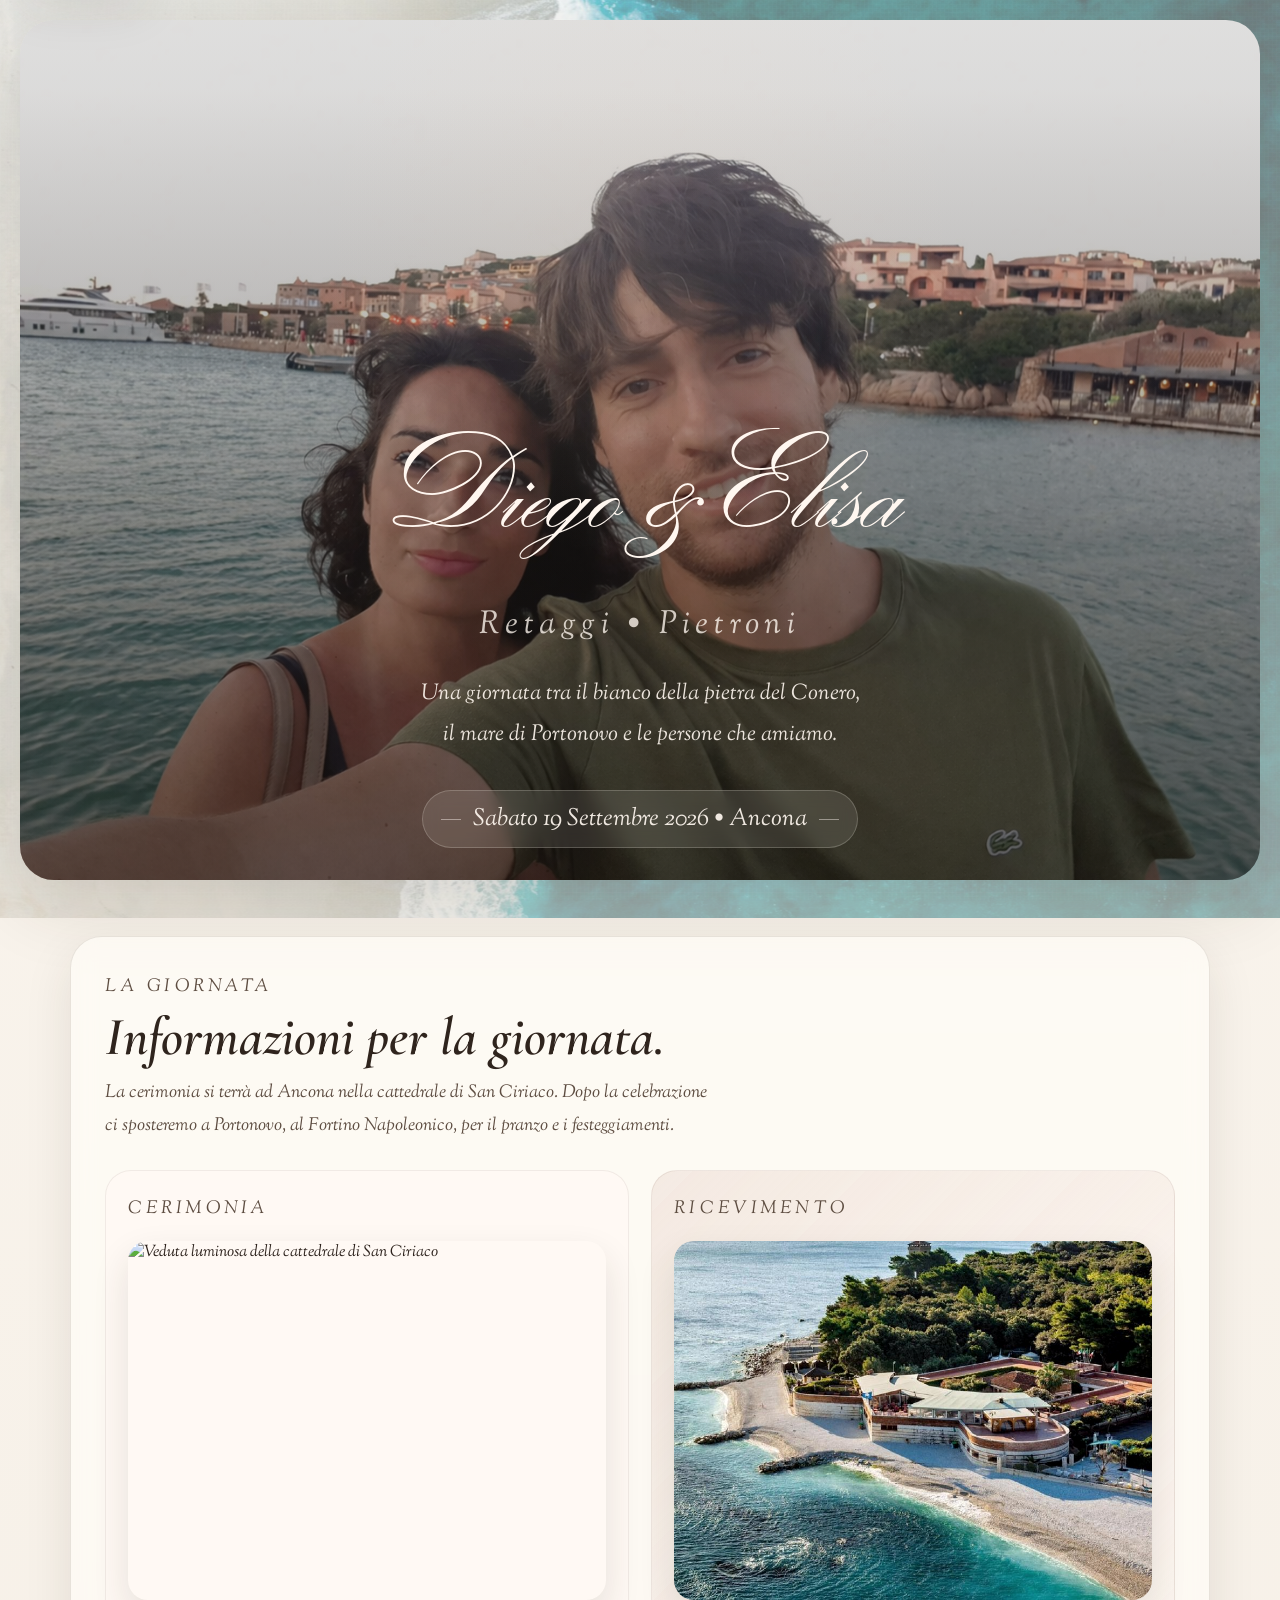
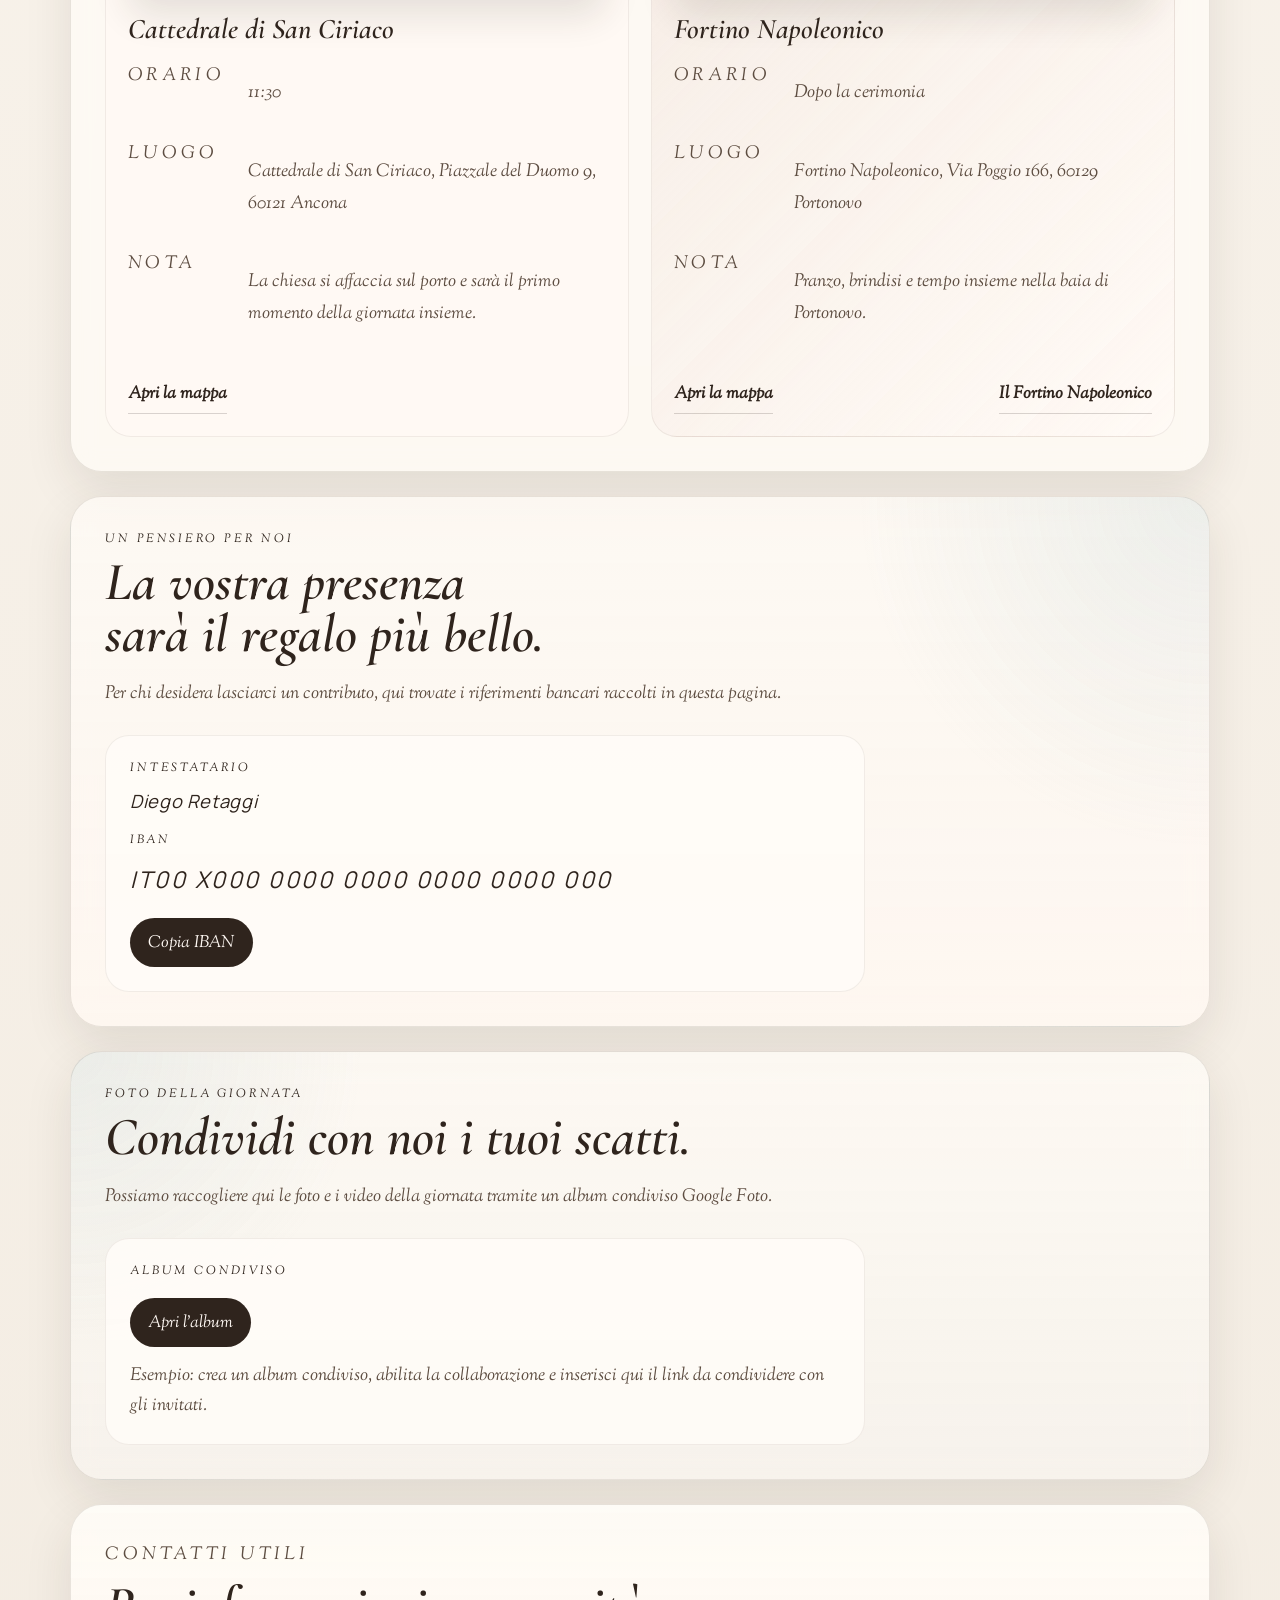
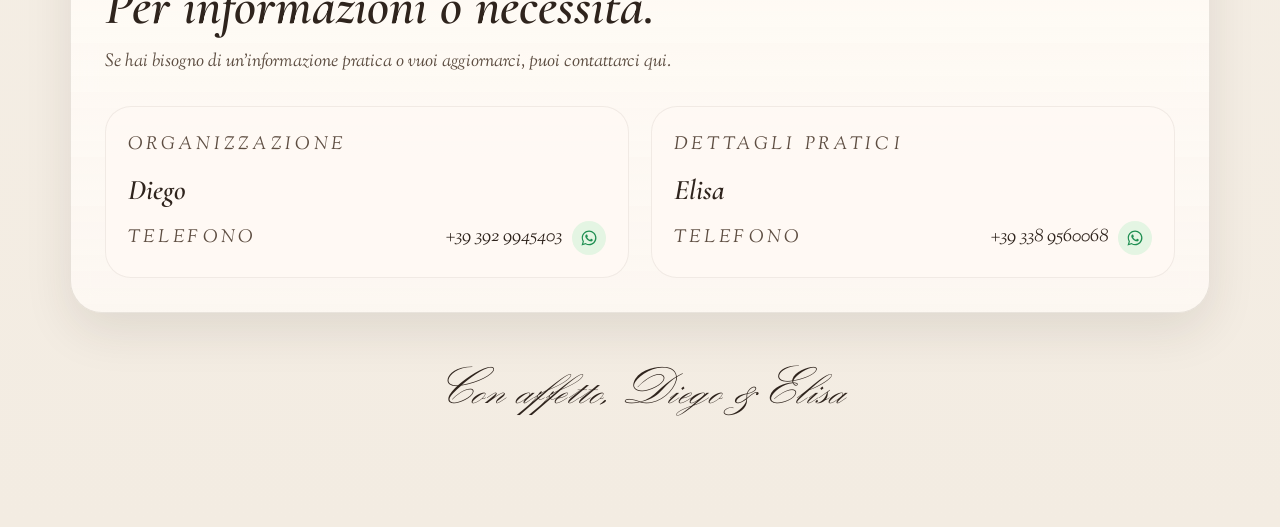
==== index.html @ d4ca6b31 "sync" ====
<!DOCTYPE html>
<html lang="it">

<head>
  <meta charset="UTF-8">
  <meta name="viewport" content="width=device-width, initial-scale=1.0">
  <meta name="description"
    content="Diego Retaggi ed Elisa Pietroni invitano a celebrare il loro matrimonio ad Ancona il 19 settembre 2026.">
  <title>Diego & Elisa | 19 settembre 2026</title>
  <link rel="icon" href="favicon.svg" type="image/svg+xml">
  <link rel="preconnect" href="https://fonts.googleapis.com">
  <link rel="preconnect" href="https://fonts.gstatic.com" crossorigin>
  <link
    href="https://fonts.googleapis.com/css2?family=Bodoni+Moda:ital,opsz,wght@0,6..96,500;0,6..96,600;1,6..96,500;1,6..96,600&family=Cormorant+Garamond:wght@400;500;600;700&family=Manrope:wght@400;500;600;700&display=swap"
    rel="stylesheet">
  <link rel="preconnect" href="https://fonts.googleapis.com">
  <link rel="preconnect" href="https://fonts.gstatic.com" crossorigin>
  <link href="https://fonts.googleapis.com/css2?family=Sorts+Mill+Goudy:ital@0;1&display=swap" rel="stylesheet">
  <link rel="stylesheet" href="styles.css">
</head>

<body>
  <a class="skip-link" href="#main-content">Vai al contenuto</a>
  <div class="page-shell">
    <div class="grain"></div>

    <header class="hero">
      <div class="hero__backdrop"></div>
      <div class="hero__content">
        <h1 class="reveal reveal-delay-1">Diego & Elisa</h1>
        <p class="hero__surname reveal reveal-delay-2">Retaggi • Pietroni</p>
        <p class="hero__lead reveal reveal-delay-2">
          Una giornata tra il bianco della pietra del Conero, il mare di Portonovo e le persone che amiamo.
        </p>
        <p class="hero__date reveal reveal-delay-3">Sabato 19 Settembre 2026 • Ancona</p>
      </div>
    </header>

    <main class="content" id="main-content">
      <section class="section section--intro">
        <div class="section-heading">
          <p class="section-kicker">La giornata</p>
          <h2>Informazioni per la giornata.</h2>
          <p class="section-heading__lead">
            La cerimonia si terrà ad Ancona nella cattedrale di San Ciriaco. Dopo la celebrazione ci
            sposteremo a Portonovo, al Fortino Napoleonico, per il pranzo e i festeggiamenti.
          </p>
        </div>

        <div class="intro-grid">
          <article class="info-card">
            <p class="info-card__label">Cerimonia</p>
            <div class="info-card__media">
              <img src="assets/images/san-ciriaco.jpg" alt="Veduta luminosa della cattedrale di San Ciriaco"
                width="1200" height="900" loading="lazy">
            </div>
            <h3>Cattedrale di San Ciriaco</h3>
            <div class="detail-list">
              <div class="detail-list__row">
                <p class="detail-list__label">Orario</p>
                <p class="detail-list__value">11:30</p>
              </div>
              <div class="detail-list__row">
                <p class="detail-list__label">Luogo</p>
                <p class="detail-list__value">Cattedrale di San Ciriaco, Piazzale del Duomo 9, 60121 Ancona</p>
              </div>
              <div class="detail-list__row">
                <p class="detail-list__label">Nota</p>
                <p class="detail-list__value">La chiesa si affaccia sul porto e sarà il primo momento della giornata
                  insieme.</p>
              </div>
            </div>
            <div class="info-card__actions">
              <a class="text-link" href="https://maps.app.goo.gl/Vji7S76dFKYbU13FA" target="_blank" rel="noreferrer">
                Apri la mappa
              </a>
            </div>
          </article>

          <article class="info-card info-card--highlight">
            <p class="info-card__label">Ricevimento</p>
            <div class="info-card__media">
              <img src="assets/images/fortino-napoleonico.jpg" alt="Costa e mare di Portonovo in una luce calda"
                width="1200" height="900" loading="lazy">
            </div>
            <h3>Fortino Napoleonico</h3>
            <div class="detail-list">
              <div class="detail-list__row">
                <p class="detail-list__label">Orario</p>
                <p class="detail-list__value">Dopo la cerimonia</p>
              </div>
              <div class="detail-list__row">
                <p class="detail-list__label">Luogo</p>
                <p class="detail-list__value">Fortino Napoleonico, Via Poggio 166, 60129 Portonovo</p>
              </div>
              <div class="detail-list__row">
                <p class="detail-list__label">Nota</p>
                <p class="detail-list__value">Pranzo, brindisi e tempo insieme nella baia di Portonovo.</p>
              </div>
            </div>
            <div class="info-card__actions">
              <a class="text-link" href="https://maps.app.goo.gl/A5HKXBe8Akr5vUgz9" target="_blank" rel="noreferrer">
                Apri la mappa
              </a>
              <a class="text-link text-link--push-right" href="https://www.fortinonapoleonico.com/" target="_blank"
                rel="noreferrer">
                Il Fortino Napoleonico
              </a>
            </div>
          </article>
        </div>
      </section>

      <section class="section section--gift" id="regalo">
        <div class="gift-card">
          <p class="section-kicker">Un pensiero per noi</p>
          <h2>La vostra presenza sarà il regalo più bello.</h2>
          <p class="gift-card__copy">
            Per chi desidera lasciarci un contributo, qui trovate i riferimenti bancari raccolti in questa pagina.
          </p>

          <div class="iban-box">
            <p class="iban-box__label">Intestatario</p>
            <p class="iban-box__value iban-box__value--compact">Diego Retaggi</p>
            <p class="iban-box__label">IBAN</p>
            <p class="iban-box__value" id="iban-value">IT00 X000 0000 0000 0000 0000 000</p>
            <button class="copy-button" type="button" data-copy-target="iban-value">
              Copia IBAN
            </button>
          </div>
        </div>
      </section>

      <section class="section section--photos" id="foto">
        <div class="gift-card">
          <p class="section-kicker">Foto della giornata</p>
          <h2>Condividi con noi i tuoi scatti.</h2>
          <p class="gift-card__copy">
            Possiamo raccogliere qui le foto e i video della giornata tramite un album condiviso Google Foto.
          </p>

          <div class="iban-box">
            <p class="iban-box__label">Album condiviso</p>
            <a class="copy-button copy-button--link" href="https://photos.app.goo.gl/6RqkFo5jzJNgiQ7H7" target="_blank"
              rel="noreferrer">
              Apri l'album
            </a>
            <p class="iban-box__note">
              Esempio: crea un album condiviso, abilita la collaborazione e inserisci qui il link da condividere con
              gli
              invitati.
            </p>
          </div>
        </div>
      </section>

      <section class="section section--contacts" id="contatti">
        <div class="section-heading">
          <p class="section-kicker">Contatti utili</p>
          <h2>Per informazioni o necessità.</h2>
          <p class="section-heading__lead">
            Se hai bisogno di un’informazione pratica o vuoi aggiornarci, puoi contattarci qui.
          </p>
        </div>

        <div class="intro-grid intro-grid--contacts">
          <article class="info-card">
            <p class="info-card__label">Organizzazione</p>
            <h3>Diego</h3>
            <div class="detail-list">
              <div class="detail-list__row">
                <p class="detail-list__label">Telefono</p>
                <div class="detail-list__value detail-list__value--contact">
                  <a class="contact-link" href="tel:+393929945403">+39 392 9945403</a>
                  <a class="whatsapp-link" href="https://wa.me/393929945403" target="_blank" rel="noreferrer"
                    aria-label="Scrivi a Diego su WhatsApp">
                    <svg viewBox="0 0 24 24" aria-hidden="true">
                      <path
                        d="M19.05 4.94A9.77 9.77 0 0 0 12.09 2C6.67 2 2.27 6.39 2.27 11.81c0 1.73.45 3.42 1.31 4.91L2 22l5.43-1.51a9.8 9.8 0 0 0 4.67 1.19h.01c5.42 0 9.82-4.4 9.82-9.82 0-2.62-1.02-5.08-2.88-6.92ZM12.1 20.02h-.01a8.14 8.14 0 0 1-4.15-1.13l-.3-.18-3.22.9.86-3.14-.2-.32a8.15 8.15 0 0 1-1.26-4.34 8.19 8.19 0 0 1 8.19-8.18 8.1 8.1 0 0 1 5.8 2.4 8.14 8.14 0 0 1 2.39 5.79 8.18 8.18 0 0 1-8.1 8.2Zm4.49-6.11c-.25-.12-1.46-.72-1.69-.8-.23-.09-.39-.12-.55.12-.16.24-.63.79-.77.95-.14.16-.28.18-.53.06-.25-.12-1.05-.39-2-1.25-.74-.66-1.24-1.47-1.38-1.72-.14-.24-.02-.37.1-.49.11-.11.24-.28.36-.42.12-.14.16-.24.24-.4.08-.16.04-.31-.02-.43-.06-.12-.55-1.33-.76-1.82-.2-.48-.4-.41-.55-.42h-.47c-.16 0-.43.06-.66.31-.23.24-.86.84-.86 2.05 0 1.21.88 2.39 1 2.55.12.16 1.73 2.65 4.2 3.72.59.26 1.05.41 1.4.52.59.19 1.12.16 1.54.1.47-.07 1.46-.6 1.67-1.18.21-.58.21-1.08.14-1.18-.06-.1-.22-.16-.47-.28Z" />
                    </svg>
                  </a>
                </div>
              </div>
            </div>
          </article>
          <article class="info-card">
            <p class="info-card__label">Dettagli pratici</p>
            <h3>Elisa</h3>
            <div class="detail-list">
              <div class="detail-list__row">
                <p class="detail-list__label">Telefono</p>
                <div class="detail-list__value detail-list__value--contact">
                  <a class="contact-link" href="tel:+393389560068">+39 338 9560068</a>
                  <a class="whatsapp-link" href="https://wa.me/393389560068" target="_blank" rel="noreferrer"
                    aria-label="Scrivi a Elisa su WhatsApp">
                    <svg viewBox="0 0 24 24" aria-hidden="true">
                      <path
                        d="M19.05 4.94A9.77 9.77 0 0 0 12.09 2C6.67 2 2.27 6.39 2.27 11.81c0 1.73.45 3.42 1.31 4.91L2 22l5.43-1.51a9.8 9.8 0 0 0 4.67 1.19h.01c5.42 0 9.82-4.4 9.82-9.82 0-2.62-1.02-5.08-2.88-6.92ZM12.1 20.02h-.01a8.14 8.14 0 0 1-4.15-1.13l-.3-.18-3.22.9.86-3.14-.2-.32a8.15 8.15 0 0 1-1.26-4.34 8.19 8.19 0 0 1 8.19-8.18 8.1 8.1 0 0 1 5.8 2.4 8.14 8.14 0 0 1 2.39 5.79 8.18 8.18 0 0 1-8.1 8.2Zm4.49-6.11c-.25-.12-1.46-.72-1.69-.8-.23-.09-.39-.12-.55.12-.16.24-.63.79-.77.95-.14.16-.28.18-.53.06-.25-.12-1.05-.39-2-1.25-.74-.66-1.24-1.47-1.38-1.72-.14-.24-.02-.37.1-.49.11-.11.24-.28.36-.42.12-.14.16-.24.24-.4.08-.16.04-.31-.02-.43-.06-.12-.55-1.33-.76-1.82-.2-.48-.4-.41-.55-.42h-.47c-.16 0-.43.06-.66.31-.23.24-.86.84-.86 2.05 0 1.21.88 2.39 1 2.55.12.16 1.73 2.65 4.2 3.72.59.26 1.05.41 1.4.52.59.19 1.12.16 1.54.1.47-.07 1.46-.6 1.67-1.18.21-.58.21-1.08.14-1.18-.06-.1-.22-.16-.47-.28Z" />
                    </svg>
                  </a>
                </div>
              </div>
            </div>
          </article>
        </div>
      </section>

      <p class="footer-note">Con affetto, Diego & Elisa</p>
    </main>
  </div>

  <button class="back-to-top" type="button" aria-label="Torna in cima alla pagina">
    Torna su
  </button>
  <script src="script.js"></script>
</body>

</html>
---- styles.css ----
@font-face {
  font-family: "Bickham Script One";
  /* src: url("assets/fonts/BickhamScriptOne.woff") format("woff"); */
  src: url("assets/fonts/Kuenstler Script LT Std 2 Bold.otf") format("opentype");
  font-display: swap;
}

:root {
  --sand-50: #fbf7f1;
  --sand-100: #f4ede3;
  --sand-200: #e7dccf;
  --stone-300: #ccb8a3;
  --stone-500: #8e7764;
  --ink-700: #5d4d41;
  --ink-900: #2f241d;
  --sea-100: #dce6e8;
  --sea-300: #9bb4b8;
  --sea-500: #667f86;
  --line: rgba(76, 59, 46, 0.12);
  --card: rgba(255, 252, 247, 0.72);
  --card-strong: rgba(255, 250, 245, 0.84);
  --shadow-soft: 0 18px 48px rgba(53, 38, 28, 0.1);
  --shadow-card: 0 28px 70px rgba(53, 38, 28, 0.12);
}

* {
  box-sizing: border-box;
}

html {
  scroll-behavior: smooth;
}

body {
  margin: 0;
  min-height: 100vh;
  font-family: "Sorts Mill Goudy", serif;
  font-weight: 400;
  font-style: italic;
  color: var(--ink-900);
  background: linear-gradient(180deg, #faf5ee 0%, #f3ece2 100%);
  overflow-x: hidden;
}

.sorts-mill-goudy-regular {
  font-family: "Sorts Mill Goudy", serif;
  font-weight: 400;
  font-style: normal;
}

.sorts-mill-goudy-regular-italic {
  font-family: "Sorts Mill Goudy", serif;
  font-weight: 400;
  font-style: italic;
}

img {
  display: block;
  max-width: 100%;
}

a {
  color: inherit;
  text-decoration: none;
}

button {
  font: inherit;
}

.skip-link {
  position: absolute;
  left: 16px;
  top: -56px;
  z-index: 30;
  padding: 12px 16px;
  border-radius: 999px;
  background: #fffaf4;
  box-shadow: var(--shadow-soft);
}

.skip-link:focus-visible {
  top: 16px;
}

.page-shell {
  position: relative;
}

.page-shell::before {
  content: "";
  position: fixed;
  inset: 0;
  z-index: -2;
  background:
    linear-gradient(rgba(250, 245, 238, 0.42), rgba(243, 236, 226, 0.62)),
    url("assets/images/sea-stones.jpg") center/cover;
  transform: scale(1.04);
}

.page-shell::after {
  content: "";
  position: fixed;
  inset: 0;
  z-index: -1;
  background:
    radial-gradient(circle at top left, rgba(255, 255, 255, 0.35), transparent 30%),
    radial-gradient(circle at right 18%, rgba(157, 183, 188, 0.16), transparent 22%);
}

.grain {
  position: fixed;
  inset: 0;
  pointer-events: none;
  opacity: 0.08;
  background-image:
    linear-gradient(rgba(255, 255, 255, 0.45) 1px, transparent 1px),
    linear-gradient(90deg, rgba(255, 255, 255, 0.45) 1px, transparent 1px);
  background-size: 4px 4px;
  mix-blend-mode: soft-light;
}

.hero {
  position: relative;
  min-height: 100vh;
  padding: 28px;
  display: grid;
  align-items: end;
}

.hero__backdrop {
  position: absolute;
  inset: 20px;
  border-radius: 34px;
  overflow: hidden;
  box-shadow: var(--shadow-card);
  background:
    linear-gradient(rgba(27, 24, 21, 0.14), rgba(27, 24, 21, 0.34)),
    /* url("assets/images/diegoelisa2.jpg") center/cover; */
    url("assets/images/diegoelisa4.png") center/cover;
    /* url("assets/images/hero-sea.jpg") center/cover; */
}

.hero__backdrop::after {
  content: "";
  position: absolute;
  inset: 0;
  background:
    linear-gradient(180deg, rgba(255, 247, 240, 0.04) 8%, rgba(29, 22, 18, 0.38) 100%),
    radial-gradient(circle at 50% 25%, rgba(240, 220, 200, 0.18), transparent 36%);
}

.hero__content {
  position: relative;
  z-index: 1;
  width: min(920px, calc(100% - 48px));
  margin: 0 auto;
  text-align: center;
  color: #fff7f0;
}

.eyebrow,
.section-kicker,
.info-card__label,
.iban-box__label,
.detail-list__label {
  margin: 0;
  font-size: 0.74rem;
  letter-spacing: 0.24em;
  text-transform: uppercase;
}

h1,
h2,
h3 {
  margin: 0;
  font-family: "Cormorant Garamond", serif;
  font-weight: 600;
}

.hero h1 {
  margin-top: 14px;
  font-family: "Kuenstler", "Bickham Script One", "Bodoni Moda", serif;
  font-size: clamp(5rem, 10.5vw, 9rem);
  line-height: 1;
  font-style: normal;
  font-weight: 500;
  letter-spacing: -0.01em;
  text-wrap: balance;
}

.hero h1 span {
  font-style: inherit;
  font-weight: inherit;
}

.hero__surname {
  margin: 35px 0 0;
  font-size: 2rem;
  /* font-size: 1.1rem; */
  letter-spacing: 0.18em;
  /* text-transform: uppercase; */
  color: rgba(255, 247, 240, 0.78);
}

.hero__lead {
  width: min(620px, 100%);
  margin: 26px auto 0;
  font-size: clamp(1.14rem, 2.05vw, 1.38rem);
  line-height: 1.85;
  color: rgba(255, 247, 240, 0.9);
  text-wrap: balance;
}

.hero__date {
  display: inline-flex;
  align-items: center;
  gap: 12px;
  margin-top: 34px;
  padding: 11px 18px;
  border: 1px solid rgba(255, 248, 240, 0.2);
  border-radius: 999px;
  background: rgba(255, 248, 240, 0.1);
  font-size: 1.5rem;
  color: rgba(255, 247, 240, 0.92);
  backdrop-filter: blur(8px);
}

.hero__date::before,
.hero__date::after {
  content: "";
  width: 20px;
  height: 1px;
  background: rgba(255, 247, 240, 0.45);
}

.content {
  width: min(1140px, calc(100% - 36px));
  margin: 0 auto;
  padding: 12px 0 88px;
}

.section {
  margin-top: 24px;
  padding: 34px;
  border: 1px solid var(--line);
  border-radius: 32px;
  background: var(--card);
  backdrop-filter: blur(12px);
  box-shadow: var(--shadow-soft);
}

.section-heading {
  max-width: 720px;
}

.section-heading h2,
.gift-card h2 {
  margin-top: 8px;
  font-family: "Cormorant Garamond", serif;
  font-size: clamp(2.15rem, 4.2vw, 3.6rem);
  line-height: 0.97;
  font-weight: 600;
  letter-spacing: 0;
  text-wrap: balance;
}

.section-heading p,
.gift-card__copy,
.info-card p,
.timeline-item p,
.footer-note {
  color: var(--ink-700);
  line-height: 1.8;
  font-size: 1.12rem;
}

.section-heading__lead {
  margin-top: 14px;
  max-width: 38rem;
}

.intro-grid {
  display: grid;
  grid-template-columns: repeat(2, minmax(0, 1fr));
  gap: 22px;
  margin-top: 28px;
}

.info-card {
  display: grid;
  gap: 16px;
  padding: 22px;
  border-radius: 26px;
  background: var(--card-strong);
  border: 1px solid rgba(76, 59, 46, 0.08);
}

.info-card--highlight {
  background:
    linear-gradient(135deg, rgba(179, 139, 111, 0.14), rgba(255, 250, 245, 0.74)),
    var(--card-strong);
}

.info-card__media {
  overflow: hidden;
  border-radius: 20px;
  aspect-ratio: 4 / 3;
  box-shadow: 0 16px 36px rgba(53, 38, 28, 0.12);
}

.info-card__media img {
  width: 100%;
  height: 100%;
  object-fit: cover;
  filter: saturate(0.92) contrast(1.03);
  transition: transform 450ms ease, filter 450ms ease;
}

.info-card:hover .info-card__media img {
  transform: scale(1.03);
  filter: saturate(0.98) contrast(1.04);
}

.info-card h3,
.timeline-item h3 {
  font-size: 1.78rem;
  line-height: 0.98;
}

.detail-list {
  display: grid;
  gap: 10px;
}

.detail-list__row {
  display: grid;
  grid-template-columns: 108px 1fr;
  gap: 12px;
  align-items: start;
}

.detail-list__label {
  color: var(--stone-500);
}

.detail-list__value {
  color: var(--ink-900);
  line-height: 1.65;
  font-size: 1.12rem;
}

.detail-list__value--contact {
  display: inline-flex;
  align-items: center;
  justify-content: flex-end;
  gap: 10px;
  flex-wrap: nowrap;
  width: 100%;
  min-width: 0;
}

.contact-link {
  text-decoration: none;
  white-space: nowrap;
}

.whatsapp-link {
  display: inline-flex;
  align-items: center;
  justify-content: center;
  width: 34px;
  height: 34px;
  border-radius: 999px;
  background: rgba(37, 211, 102, 0.12);
  color: #1f8f52;
  transition: transform 180ms ease, background-color 180ms ease;
}

.whatsapp-link svg {
  width: 18px;
  height: 18px;
  fill: currentColor;
}

.whatsapp-link:hover,
.whatsapp-link:focus-visible {
  transform: translateY(-1px);
  background: rgba(37, 211, 102, 0.2);
}

.info-card__actions {
  display: flex;
  gap: 12px;
  flex-wrap: wrap;
  margin-top: 6px;
}

.text-link {
  display: inline-flex;
  align-items: center;
  min-height: 44px;
  padding: 10px 0 6px;
  border-bottom: 1px solid rgba(47, 36, 29, 0.18);
  font-weight: 600;
  font-size: 1.08rem;
}

.text-link--push-right {
  margin-left: auto;
}

.section--timeline {
  background:
    linear-gradient(180deg, rgba(255, 252, 247, 0.68), rgba(255, 250, 245, 0.76)),
    rgba(255, 252, 247, 0.68);
}

.timeline {
  margin-top: 28px;
  display: grid;
  gap: 14px;
}

.timeline-item {
  display: grid;
  grid-template-columns: 180px 1fr;
  gap: 22px;
  align-items: start;
  padding: 24px 0;
  border-top: 1px solid rgba(47, 36, 29, 0.1);
}

.timeline-item:first-child {
  border-top: 0;
}

.timeline-item__time {
  margin: 0;
  font-family: "Cormorant Garamond", serif;
  font-size: 1.78rem;
  color: var(--sea-500);
}

.section--gift {
  background:
    radial-gradient(circle at top right, rgba(163, 192, 198, 0.18), transparent 28%),
    linear-gradient(180deg, rgba(255, 251, 246, 0.76), rgba(255, 248, 242, 0.84));
}

.section--photos {
  background:
    radial-gradient(circle at top left, rgba(155, 180, 184, 0.18), transparent 24%),
    linear-gradient(180deg, rgba(255, 252, 247, 0.76), rgba(247, 243, 237, 0.84));
}

.section--contacts {
  background:
    linear-gradient(180deg, rgba(255, 252, 247, 0.72), rgba(252, 247, 241, 0.82)),
    rgba(255, 252, 247, 0.72);
}

.section--contacts .detail-list__row {
  grid-template-columns: max-content 1fr;
  gap: 16px;
  align-items: center;
}

.intro-grid--contacts .info-card {
  min-height: 100%;
}

.gift-card {
  max-width: 760px;
}

.gift-card h2 {
  margin-top: 8px;
}

.iban-box {
  margin-top: 24px;
  padding: 24px;
  border-radius: 24px;
  background: rgba(255, 252, 248, 0.88);
  border: 1px solid rgba(76, 59, 46, 0.08);
}

.iban-box__value {
  margin: 10px 0 0;
  font-family: "Manrope", sans-serif;
  font-size: clamp(1.18rem, 2.2vw, 1.44rem);
  letter-spacing: 0.11em;
  line-height: 1.8;
  color: var(--ink-900);
  word-break: break-word;
}

.iban-box__value--compact {
  margin-bottom: 16px;
  font-size: 1.14rem;
  letter-spacing: 0.04em;
  line-height: 1.6;
}

.copy-button {
  display: inline-flex;
  align-items: center;
  justify-content: center;
  min-height: 48px;
  margin-top: 18px;
  padding: 12px 18px;
  border: 0;
  border-radius: 999px;
  background: var(--ink-900);
  color: #fff9f4;
  font-size: 1.08rem;
  cursor: pointer;
  transition: transform 180ms ease, background-color 180ms ease, box-shadow 180ms ease;
}

.copy-button--link {
  text-decoration: none;
}

.copy-button:hover,
.copy-button:focus-visible {
  transform: translateY(-1px);
  background: #46362b;
  box-shadow: 0 10px 18px rgba(53, 38, 28, 0.16);
}

.copy-button.is-copied {
  background: #587068;
}

.iban-box__note {
  margin: 14px 0 0;
  color: var(--ink-700);
  line-height: 1.7;
  font-size: 1.1rem;
}

.footer-note {
  margin: 34px auto 0;
  text-align: center;
  font-family: "Kuenstler", "Bickham Script One", "Cormorant Garamond", serif;
  font-size: 3.2rem;
  font-weight: 400;
  letter-spacing: 0.03em;
  color: var(--ink-900);
}

.back-to-top {
  position: fixed;
  right: 18px;
  bottom: 18px;
  z-index: 25;
  min-height: 46px;
  padding: 0 16px;
  border: 1px solid rgba(76, 59, 46, 0.12);
  border-radius: 999px;
  background: rgba(255, 250, 245, 0.88);
  color: var(--ink-900);
  box-shadow: var(--shadow-soft);
  backdrop-filter: blur(12px);
  cursor: pointer;
  opacity: 0;
  visibility: hidden;
  transform: translateY(12px);
  transition:
    opacity 180ms ease,
    transform 180ms ease,
    visibility 180ms ease,
    background-color 180ms ease;
}

.back-to-top.is-visible {
  opacity: 1;
  visibility: visible;
  transform: translateY(0);
}

.back-to-top:hover,
.back-to-top:focus-visible {
  background: rgba(255, 248, 242, 0.96);
}

.reveal {
  opacity: 0;
  transform: translateY(24px);
  animation: rise 900ms cubic-bezier(0.2, 1, 0.22, 1) forwards;
}

.reveal-delay-1 {
  animation-delay: 140ms;
}

.reveal-delay-2 {
  animation-delay: 280ms;
}

.reveal-delay-3 {
  animation-delay: 420ms;
}

@keyframes rise {
  to {
    opacity: 1;
    transform: translateY(0);
  }
}

a:focus-visible,
button:focus-visible {
  outline: 2px solid rgba(88, 112, 104, 0.7);
  outline-offset: 3px;
}

@media (max-width: 900px) {
  .hero__content,
  .content {
    width: min(100%, calc(100% - 24px));
  }

  .intro-grid {
    grid-template-columns: 1fr;
  }
}

@media (max-width: 720px) {
  .page-shell::before {
    background:
      linear-gradient(rgba(250, 245, 238, 0.5), rgba(243, 236, 226, 0.7)),
      url("assets/images/sea-stones.jpg") center/cover;
  }

  .hero {
    min-height: 92svh;
    padding: max(14px, env(safe-area-inset-top)) 14px 8px;
  }

  .hero__backdrop {
    inset: 0;
    border-radius: 0 0 28px 28px;
  }

  .hero__content {
    width: 100%;
    padding: 0 10px 18px;
  }

  .hero h1 {
    font-size: clamp(4.5rem, 14.2vw, 6.2rem);
    line-height: 0.98;
    letter-spacing: -0.025em;
  }

  .hero__surname {
    font-size: 0.98rem;
    letter-spacing: 0.14em;
  }

  .hero__lead {
    margin-top: 18px;
    max-width: 26rem;
    font-size: 1.12rem;
    line-height: 1.75;
  }

  .hero__date {
    margin-top: 24px;
    padding: 10px 14px;
    font-size: 0.86rem;
  }

  .hero__date::before,
  .hero__date::after {
    width: 12px;
  }

  .content {
    width: min(100%, calc(100% - 20px));
    padding: 10px 0 52px;
  }

  .section {
    margin-top: 16px;
    padding: 22px 18px;
    border-radius: 24px;
    background: rgba(255, 251, 246, 0.8);
  }

  .section-heading h2,
  .gift-card h2 {
    font-size: clamp(1.85rem, 8.2vw, 2.6rem);
    line-height: 0.98;
  }

  .section-heading__lead {
    margin-top: 12px;
    font-size: 1.1rem;
  }

  .eyebrow,
  .section-kicker,
  .info-card__label,
  .iban-box__label,
  .detail-list__label {
    font-size: 0.68rem;
    letter-spacing: 0.18em;
  }

  .intro-grid {
    gap: 14px;
    margin-top: 22px;
  }

  .info-card {
    padding: 18px;
    gap: 14px;
    border-radius: 20px;
  }

  .info-card__media {
    border-radius: 16px;
    aspect-ratio: 1.18 / 1;
  }

  .info-card h3,
  .timeline-item h3 {
    font-size: 1.5rem;
  }

  .detail-list__row {
    grid-template-columns: 1fr;
    gap: 2px;
  }

  .timeline {
    margin-top: 22px;
    gap: 12px;
  }

  .timeline-item {
    grid-template-columns: 1fr;
    gap: 8px;
    padding: 18px 16px;
    border: 1px solid rgba(47, 36, 29, 0.08);
    border-radius: 20px;
    background: rgba(255, 252, 248, 0.72);
  }

  .timeline-item:first-child {
    border-top: 1px solid rgba(47, 36, 29, 0.08);
  }

  .timeline-item__time {
    font-size: 1.42rem;
  }

  .iban-box {
    padding: 18px 16px;
    border-radius: 20px;
  }

  .copy-button {
    width: 100%;
  }

  .back-to-top {
    right: 14px;
    bottom: 14px;
    min-height: 48px;
    padding: 0 14px;
  }

  .footer-note {
    font-size: 1.7rem;
  }
}

@media (max-width: 420px) {
  .hero h1 {
    font-size: clamp(3.9rem, 13.8vw, 5.2rem);
  }

  .section {
    padding: 20px 16px;
  }

  .iban-box__value {
    font-size: 1.12rem;
    letter-spacing: 0.08em;
  }

  .footer-note {
    font-size: 1.5rem;
  }
}

@media (prefers-reduced-motion: reduce) {
  html {
    scroll-behavior: auto;
  }

  .reveal {
    opacity: 1;
    transform: none;
    animation: none;
  }

  .copy-button,
  .info-card__media img,
  .back-to-top {
    transition: none;
  }
}
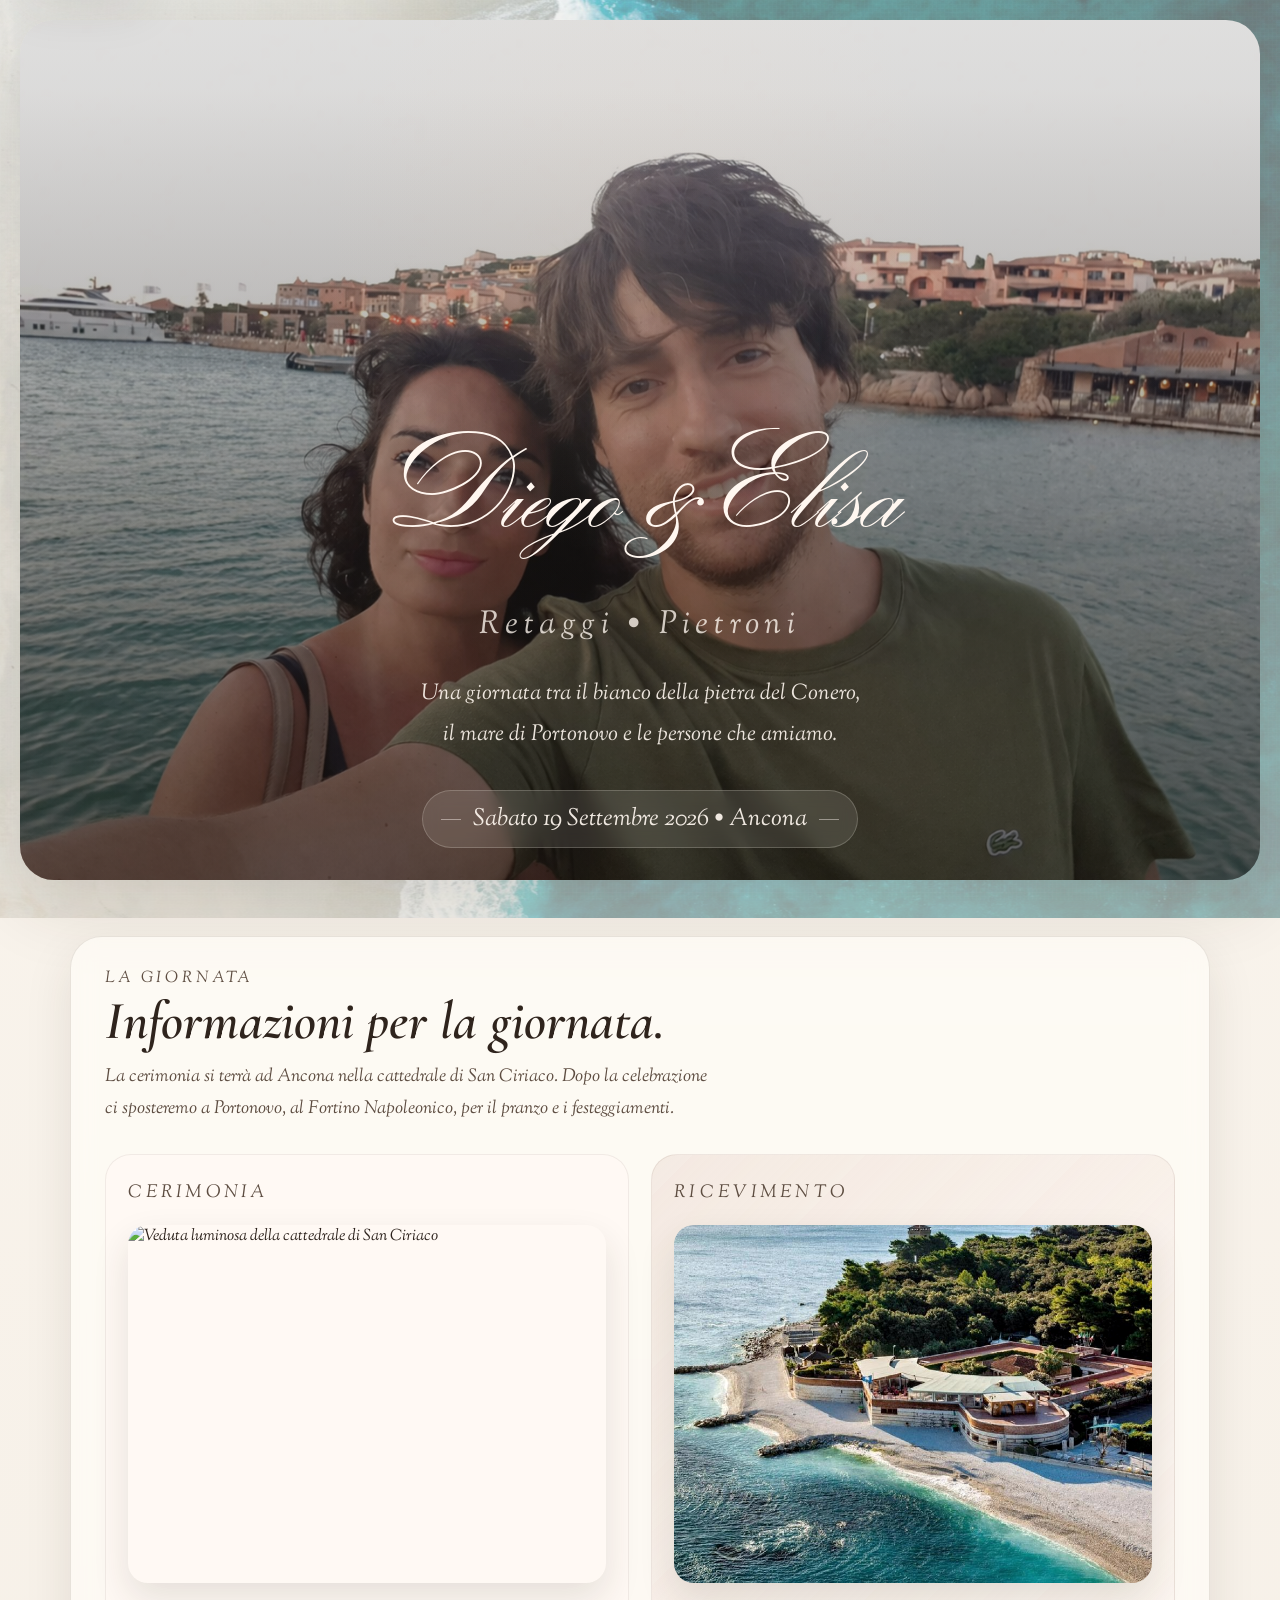
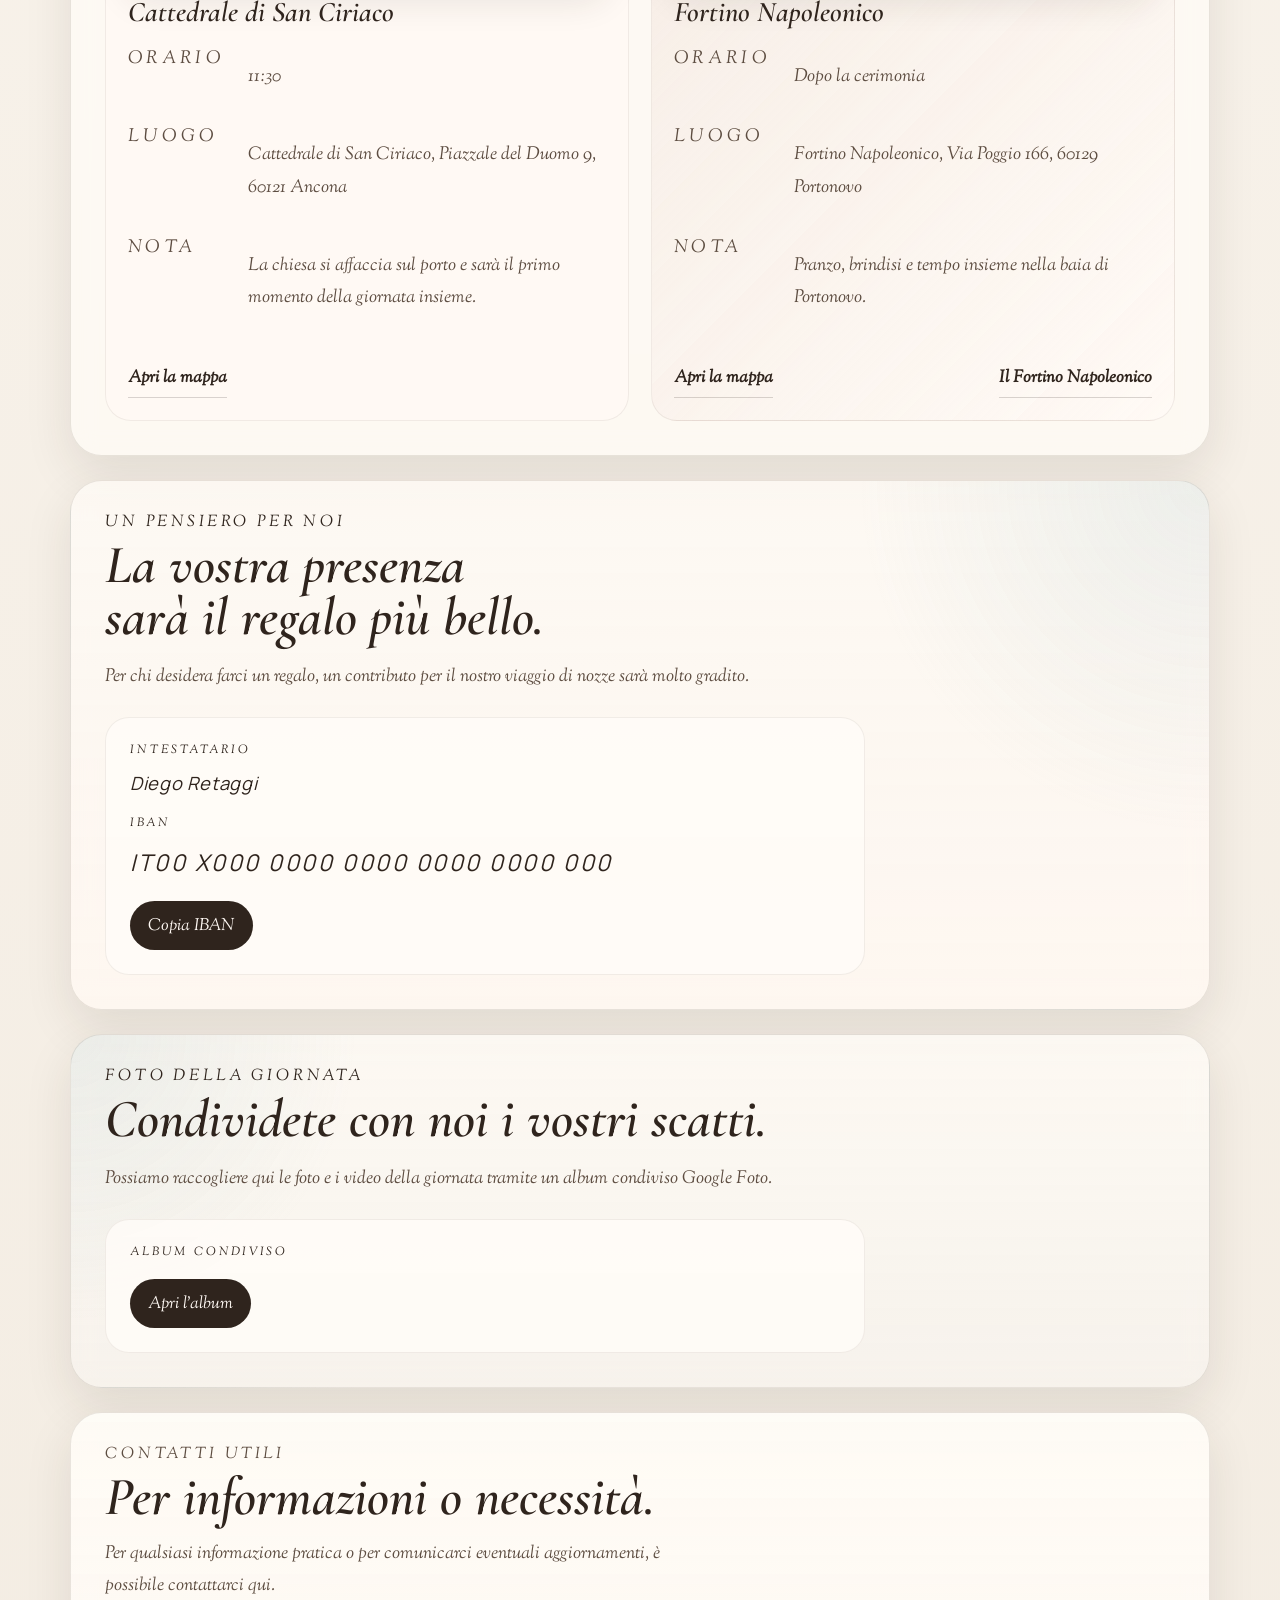
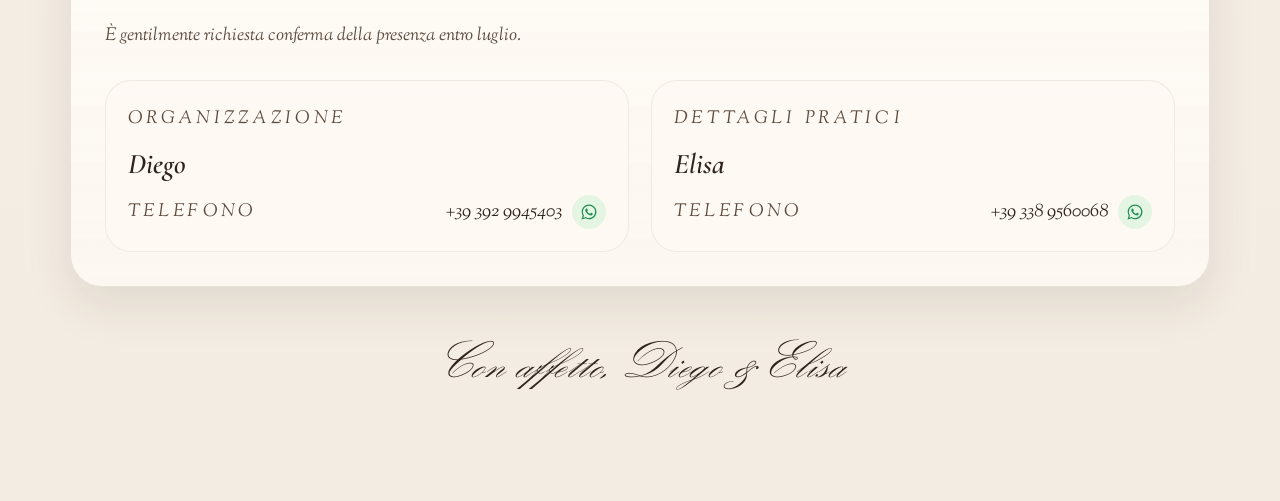
==== commit 03f37ed8: "sync" ====
--- a/index.html
+++ b/index.html
@@ -116,7 +116,7 @@
           <p class="section-kicker">Un pensiero per noi</p>
           <h2>La vostra presenza sarà il regalo più bello.</h2>
           <p class="gift-card__copy">
-            Per chi desidera lasciarci un contributo, qui trovate i riferimenti bancari raccolti in questa pagina.
+            Per chi desidera farci un regalo, un contributo per il nostro viaggio di nozze sarà molto gradito.
           </p>
 
           <div class="iban-box">
@@ -134,7 +134,7 @@
       <section class="section section--photos" id="foto">
         <div class="gift-card">
           <p class="section-kicker">Foto della giornata</p>
-          <h2>Condividi con noi i tuoi scatti.</h2>
+          <h2>Condividete con noi i vostri scatti.</h2>
           <p class="gift-card__copy">
             Possiamo raccogliere qui le foto e i video della giornata tramite un album condiviso Google Foto.
           </p>
@@ -145,11 +145,6 @@
               rel="noreferrer">
               Apri l'album
             </a>
-            <p class="iban-box__note">
-              Esempio: crea un album condiviso, abilita la collaborazione e inserisci qui il link da condividere con
-              gli
-              invitati.
-            </p>
           </div>
         </div>
       </section>
@@ -159,7 +154,10 @@
           <p class="section-kicker">Contatti utili</p>
           <h2>Per informazioni o necessità.</h2>
           <p class="section-heading__lead">
-            Se hai bisogno di un’informazione pratica o vuoi aggiornarci, puoi contattarci qui.
+            Per qualsiasi informazione pratica o per comunicarci eventuali aggiornamenti, è possibile contattarci qui.
+          </p>
+          <p class="section-heading__lead">
+            È gentilmente richiesta conferma della presenza entro luglio.
           </p>
         </div>
 
@@ -215,4 +213,4 @@
   <script src="script.js"></script>
 </body>
 
-</html>+</html>
--- a/styles.css
+++ b/styles.css
@@ -252,6 +252,13 @@
 
 .section-heading {
   max-width: 720px;
+}
+
+.section-heading .section-kicker,
+.gift-card .section-kicker {
+  font-size: 1rem;
+  line-height: 1;
+  letter-spacing: 0.24em;
 }
 
 .section-heading h2,
@@ -702,6 +709,12 @@
     font-size: 1.1rem;
   }
 
+  .section-heading .section-kicker,
+  .gift-card .section-kicker {
+    font-size: 0.74rem;
+    letter-spacing: 0.18em;
+  }
+
   .eyebrow,
   .section-kicker,
   .info-card__label,
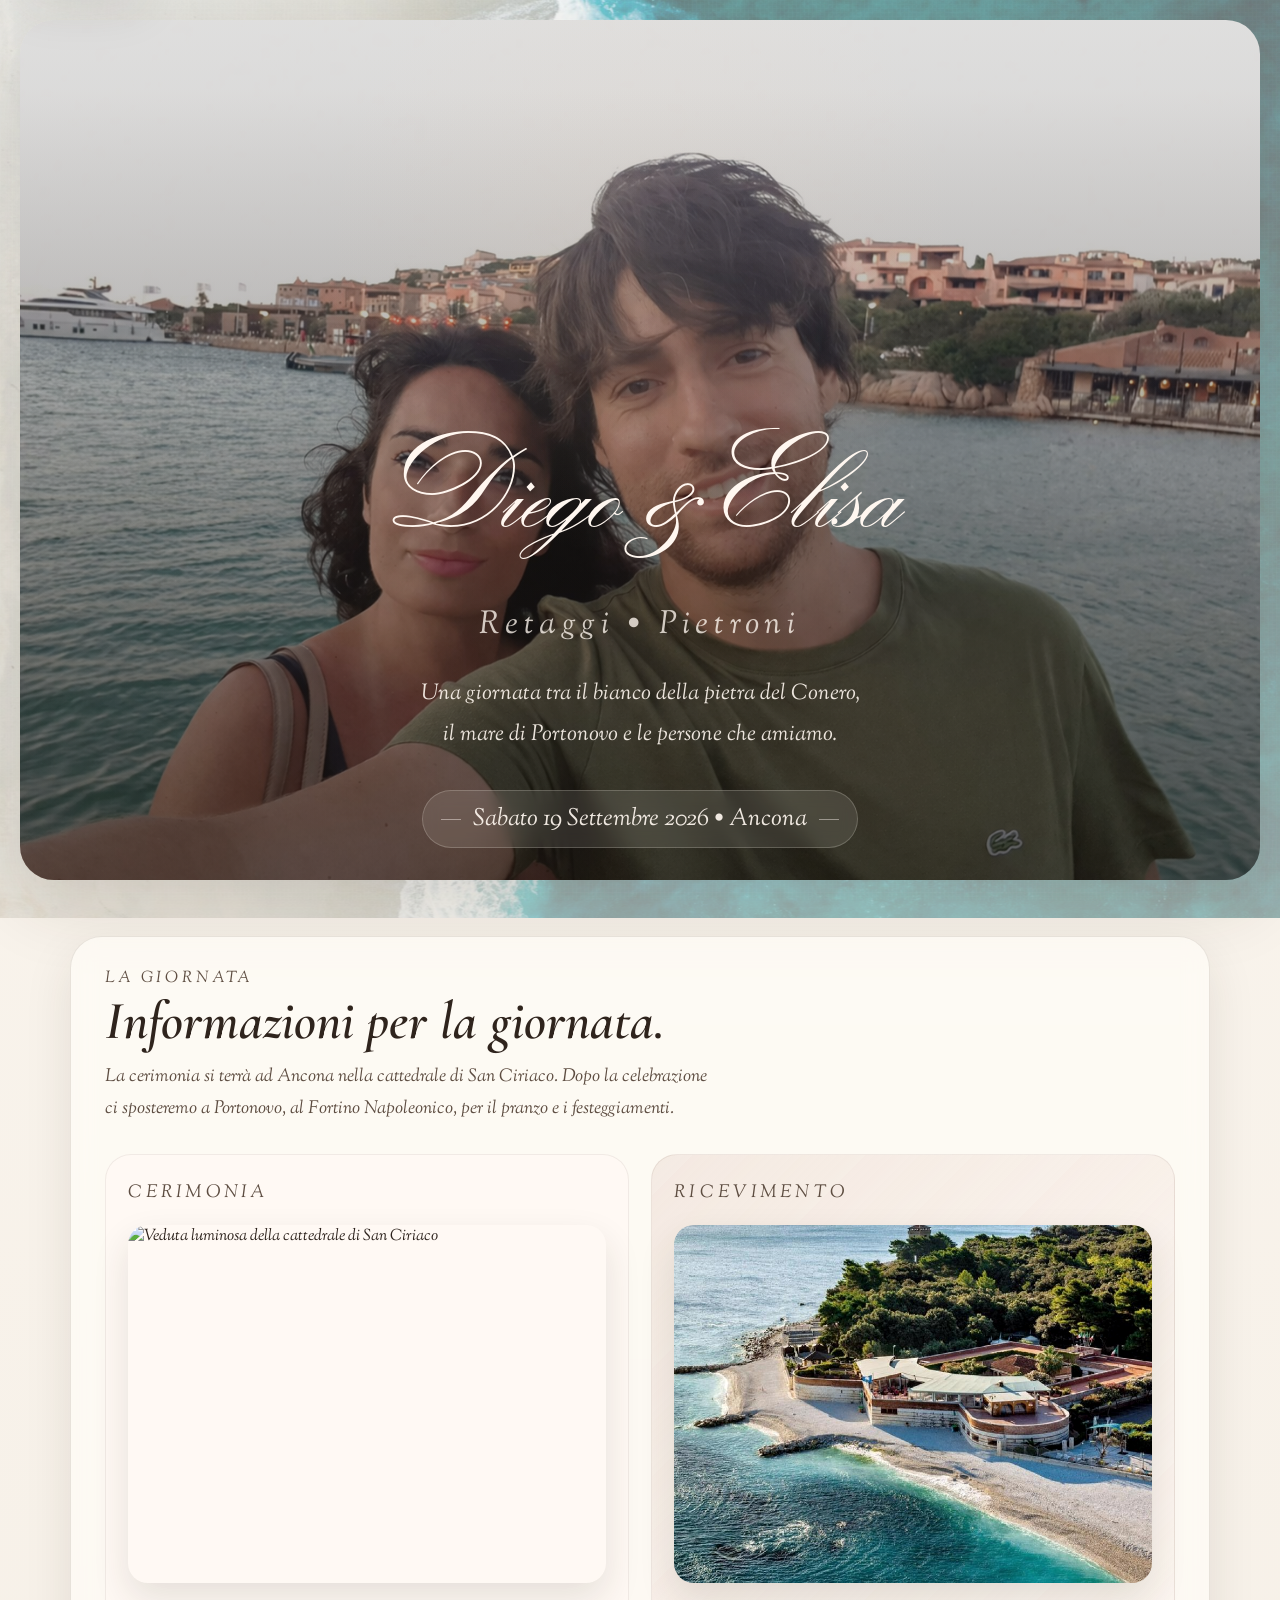
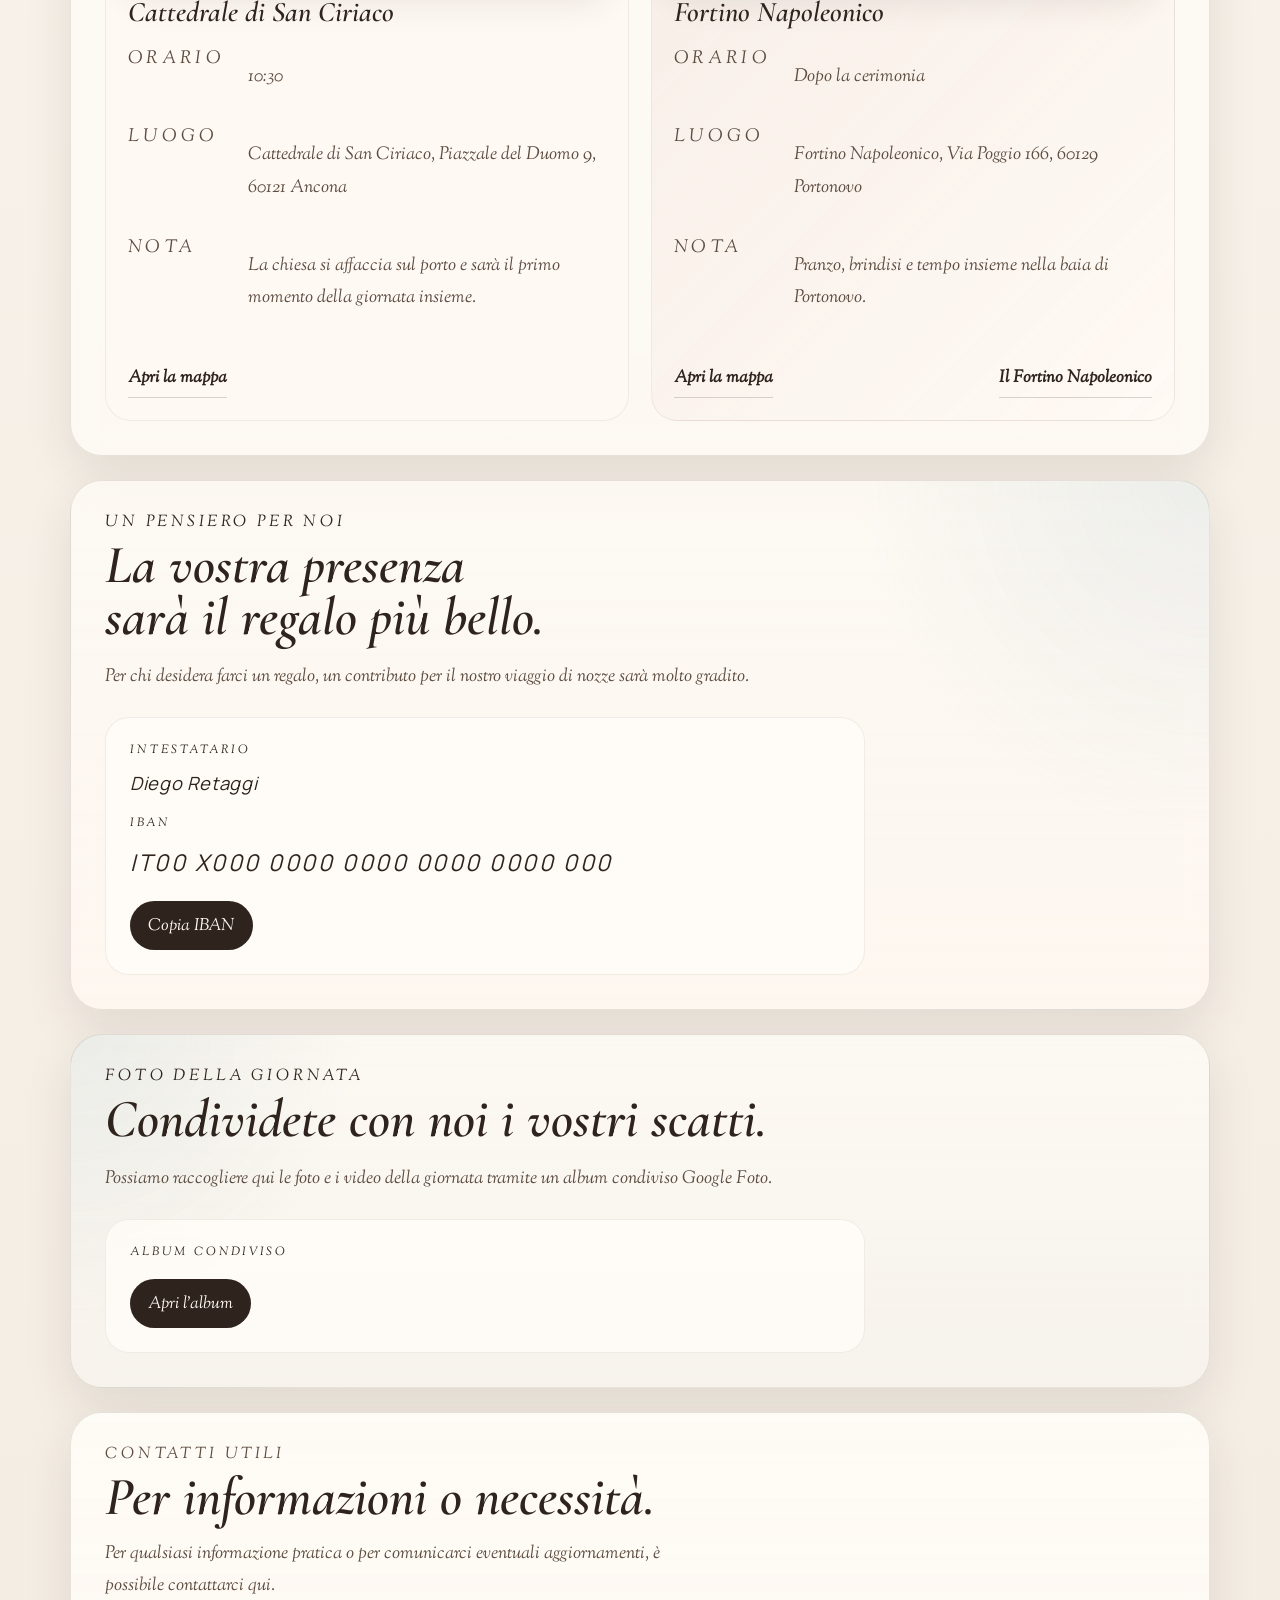
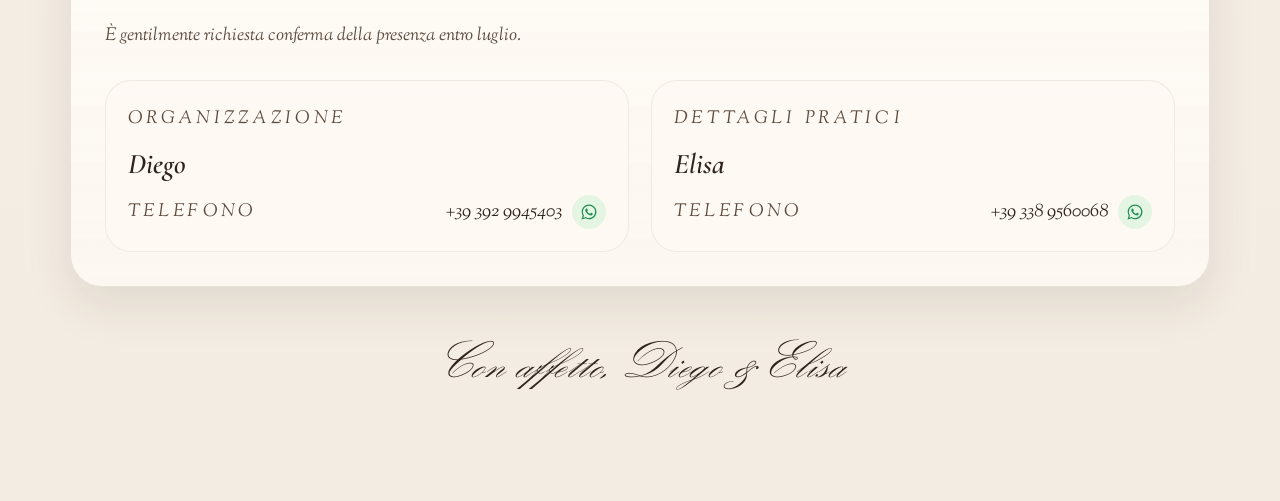
==== commit 67746fc0: "fix orario" ====
--- a/index.html
+++ b/index.html
@@ -58,7 +58,7 @@
             <div class="detail-list">
               <div class="detail-list__row">
                 <p class="detail-list__label">Orario</p>
-                <p class="detail-list__value">11:30</p>
+                <p class="detail-list__value">10:30</p>
               </div>
               <div class="detail-list__row">
                 <p class="detail-list__label">Luogo</p>
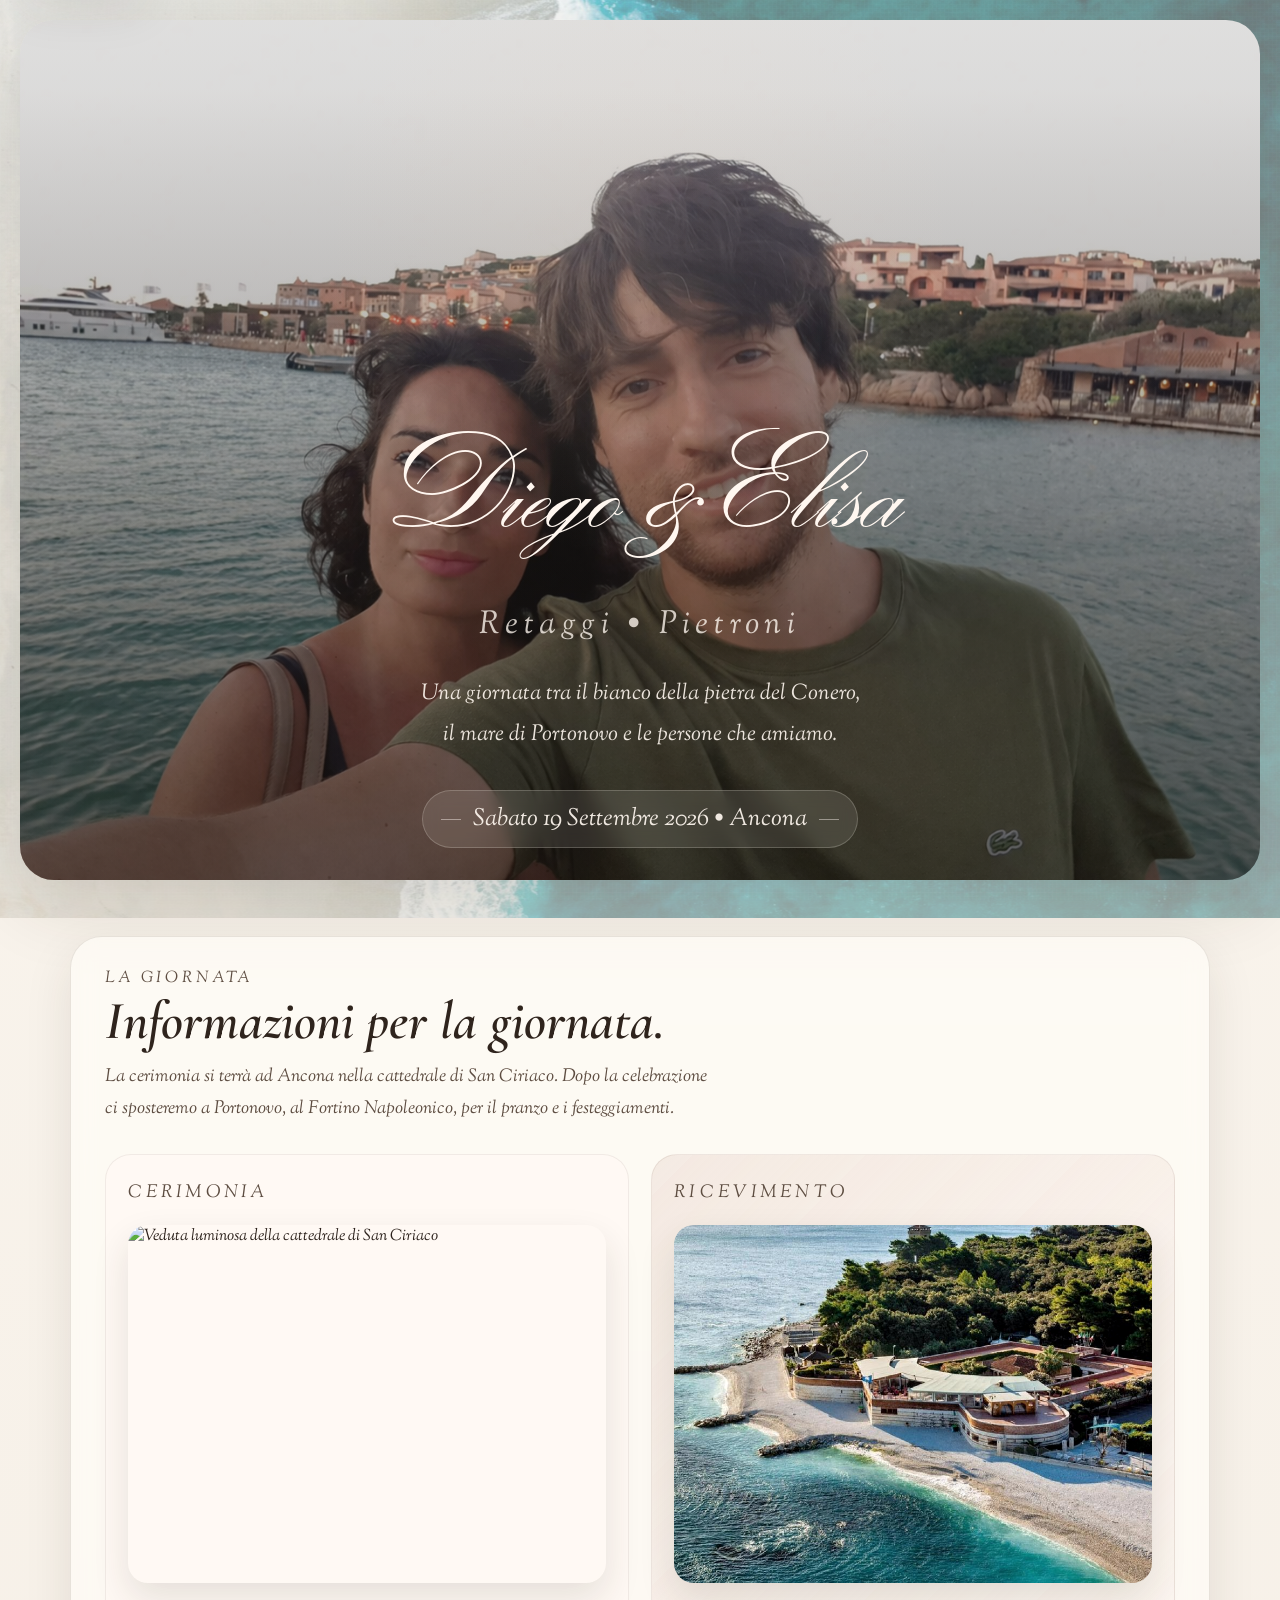
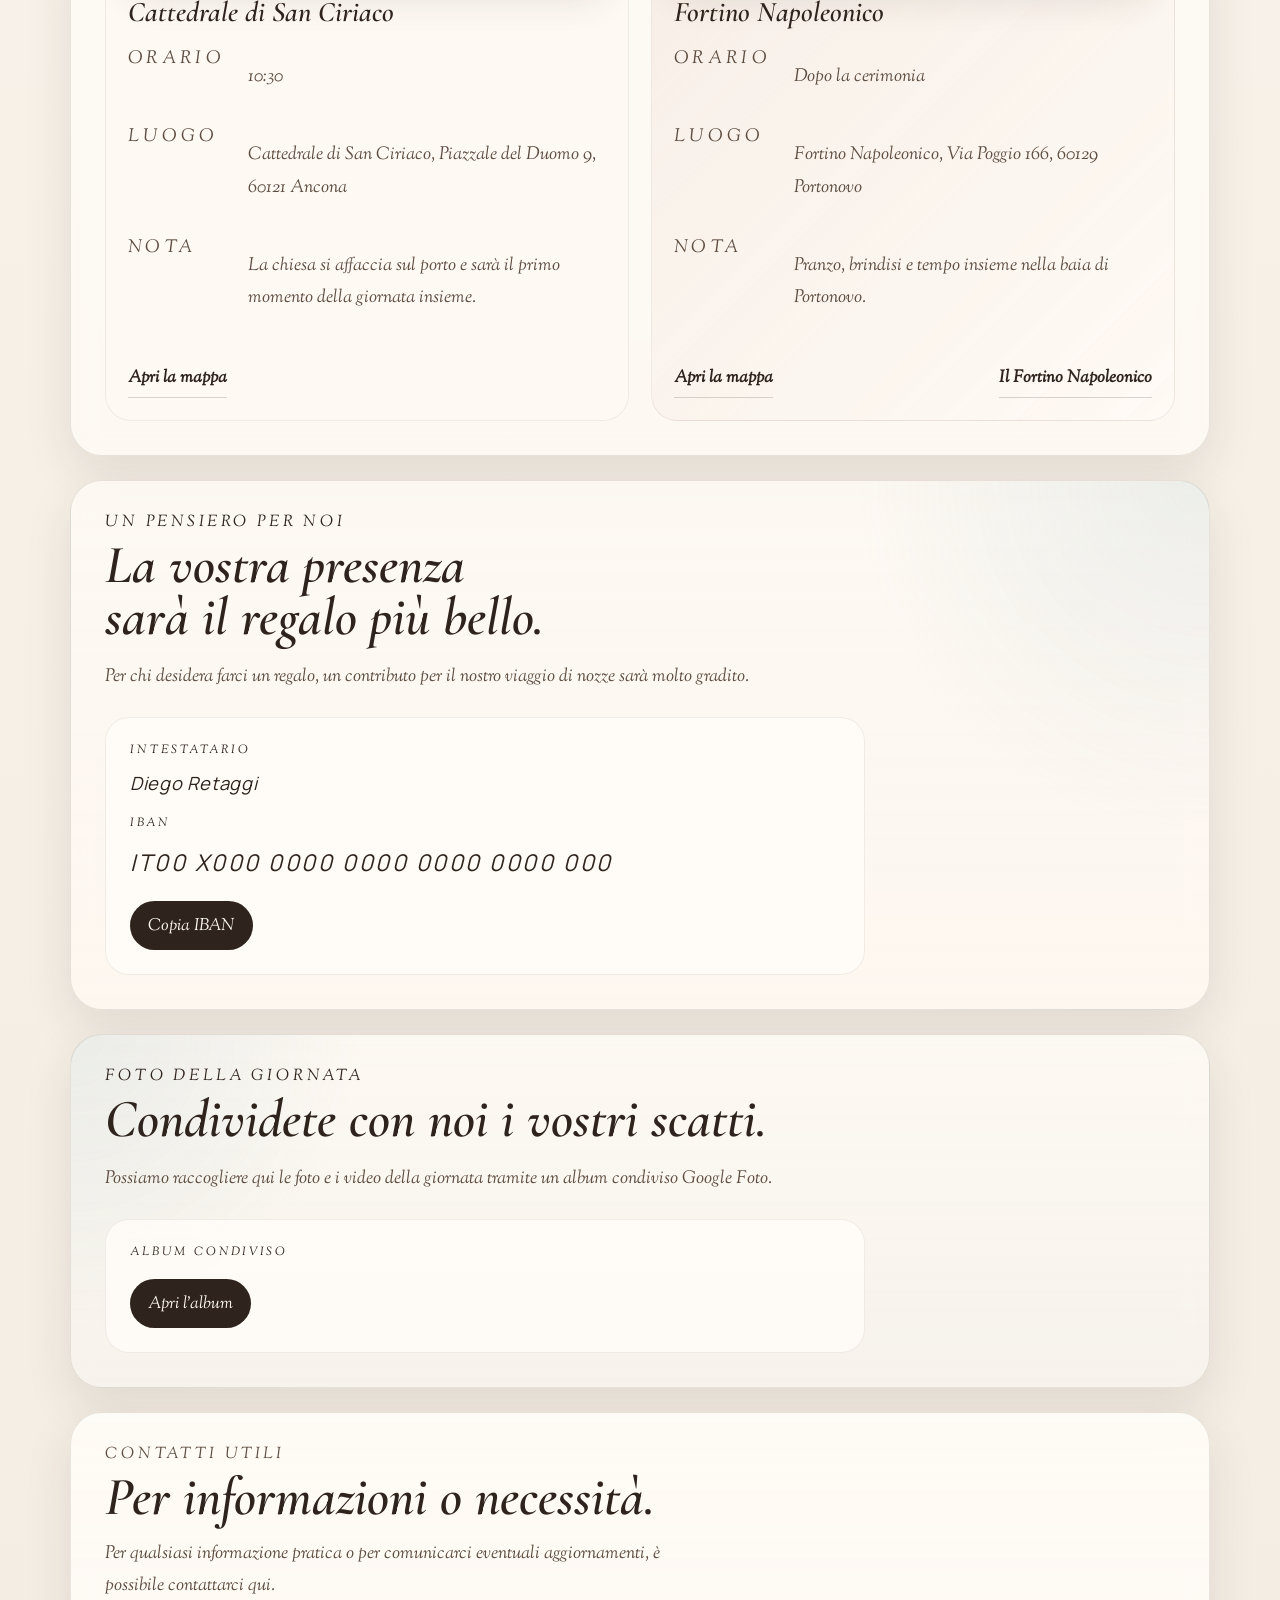
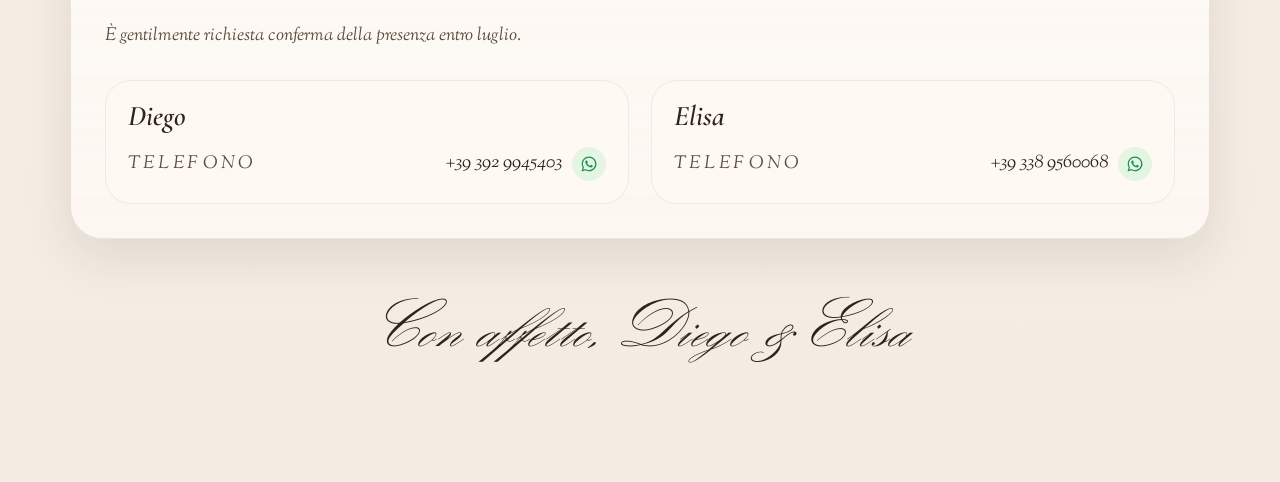
==== commit 0a93f81d: "sync" ====
--- a/index.html
+++ b/index.html
@@ -163,7 +163,6 @@
 
         <div class="intro-grid intro-grid--contacts">
           <article class="info-card">
-            <p class="info-card__label">Organizzazione</p>
             <h3>Diego</h3>
             <div class="detail-list">
               <div class="detail-list__row">
@@ -182,7 +181,6 @@
             </div>
           </article>
           <article class="info-card">
-            <p class="info-card__label">Dettagli pratici</p>
             <h3>Elisa</h3>
             <div class="detail-list">
               <div class="detail-list__row">
--- a/styles.css
+++ b/styles.css
@@ -552,7 +552,7 @@
   margin: 34px auto 0;
   text-align: center;
   font-family: "Kuenstler", "Bickham Script One", "Cormorant Garamond", serif;
-  font-size: 3.2rem;
+  font-size: 4.2rem;
   font-weight: 400;
   letter-spacing: 0.03em;
   color: var(--ink-900);
@@ -789,7 +789,7 @@
   }
 
   .footer-note {
-    font-size: 1.7rem;
+    font-size: 2.7rem;
   }
 }
 
@@ -808,7 +808,7 @@
   }
 
   .footer-note {
-    font-size: 1.5rem;
+    font-size: 2.3rem;
   }
 }
 
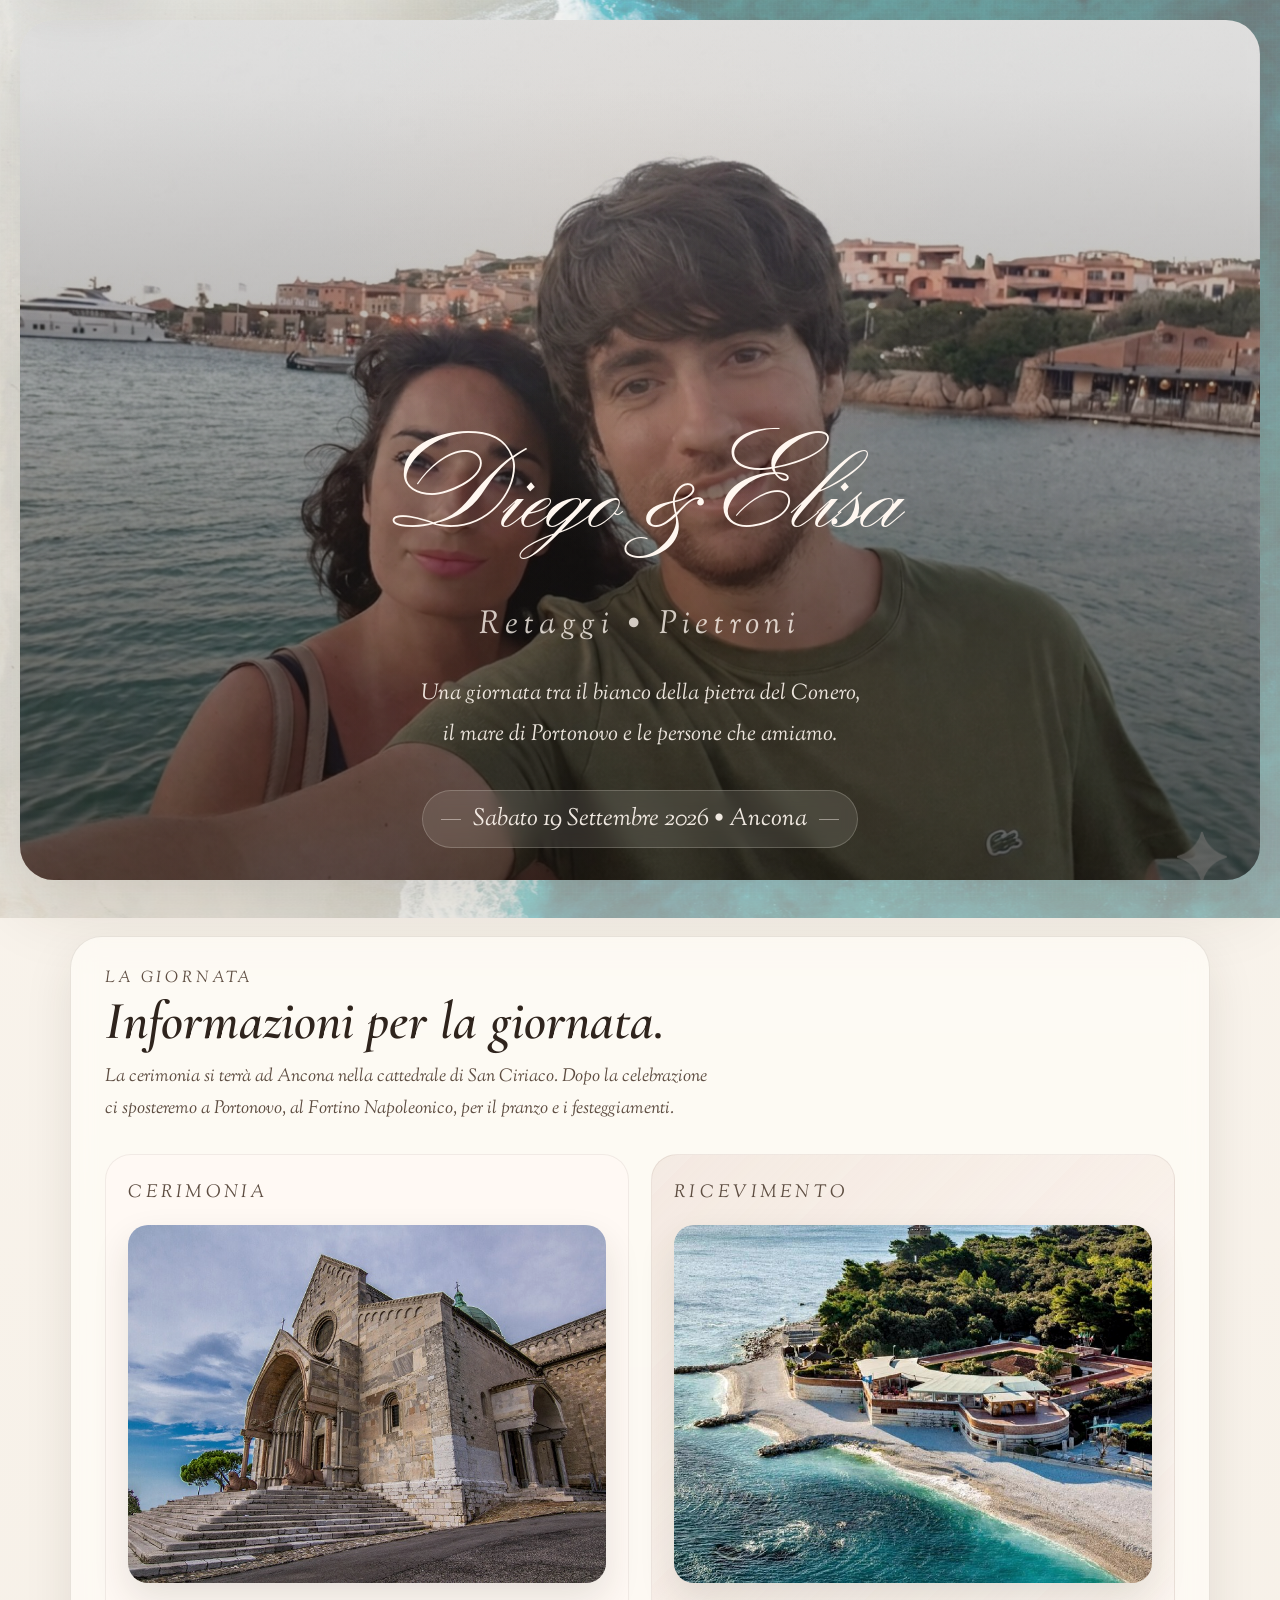
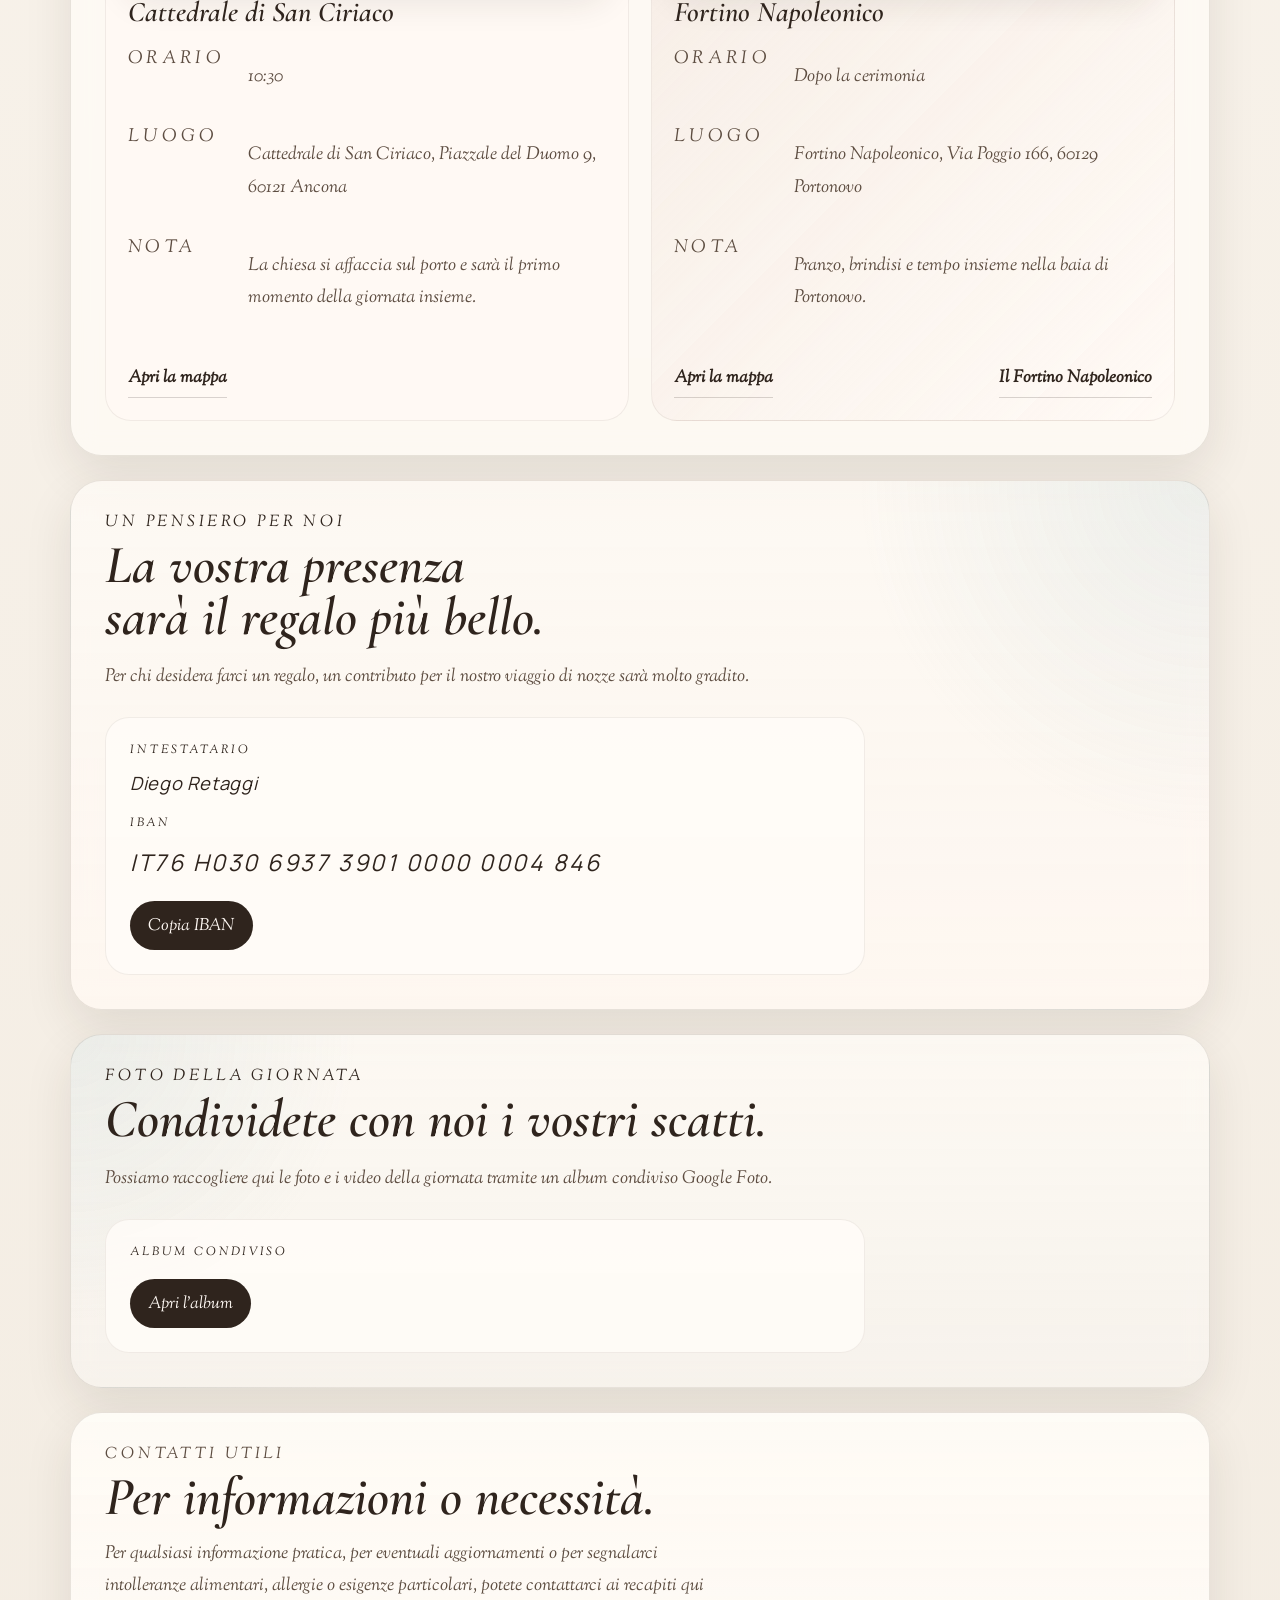
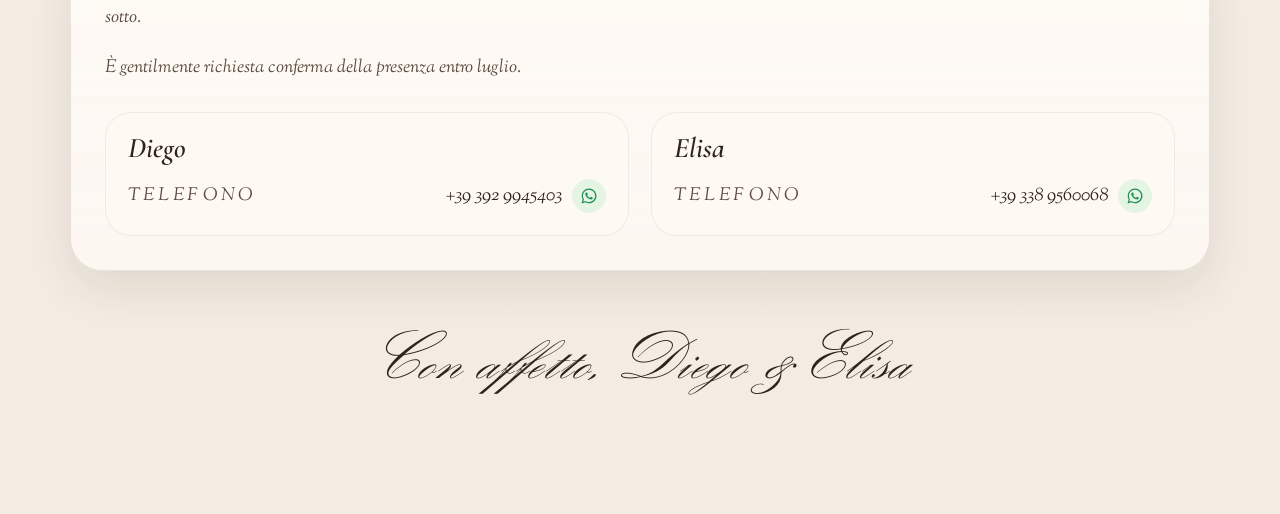
==== commit 4553436c: "sync" ====
--- a/index.html
+++ b/index.html
@@ -123,7 +123,7 @@
             <p class="iban-box__label">Intestatario</p>
             <p class="iban-box__value iban-box__value--compact">Diego Retaggi</p>
             <p class="iban-box__label">IBAN</p>
-            <p class="iban-box__value" id="iban-value">IT00 X000 0000 0000 0000 0000 000</p>
+            <p class="iban-box__value" id="iban-value">IT76 H030 6937 3901 0000 0004 846</p>
             <button class="copy-button" type="button" data-copy-target="iban-value">
               Copia IBAN
             </button>
@@ -154,7 +154,7 @@
           <p class="section-kicker">Contatti utili</p>
           <h2>Per informazioni o necessità.</h2>
           <p class="section-heading__lead">
-            Per qualsiasi informazione pratica o per comunicarci eventuali aggiornamenti, è possibile contattarci qui.
+            Per qualsiasi informazione pratica, per eventuali aggiornamenti o per segnalarci intolleranze alimentari, allergie o esigenze particolari, potete contattarci ai recapiti qui sotto.
           </p>
           <p class="section-heading__lead">
             È gentilmente richiesta conferma della presenza entro luglio.
--- a/styles.css
+++ b/styles.css
@@ -137,7 +137,8 @@
   background:
     linear-gradient(rgba(27, 24, 21, 0.14), rgba(27, 24, 21, 0.34)),
     /* url("assets/images/diegoelisa2.jpg") center/cover; */
-    url("assets/images/diegoelisa4.png") center/cover;
+    url("assets/images/diegoelisa6.png") center/cover;
+    /* url("assets/images/diegoelisa5.jpeg") center/cover; */
     /* url("assets/images/hero-sea.jpg") center/cover; */
 }
 
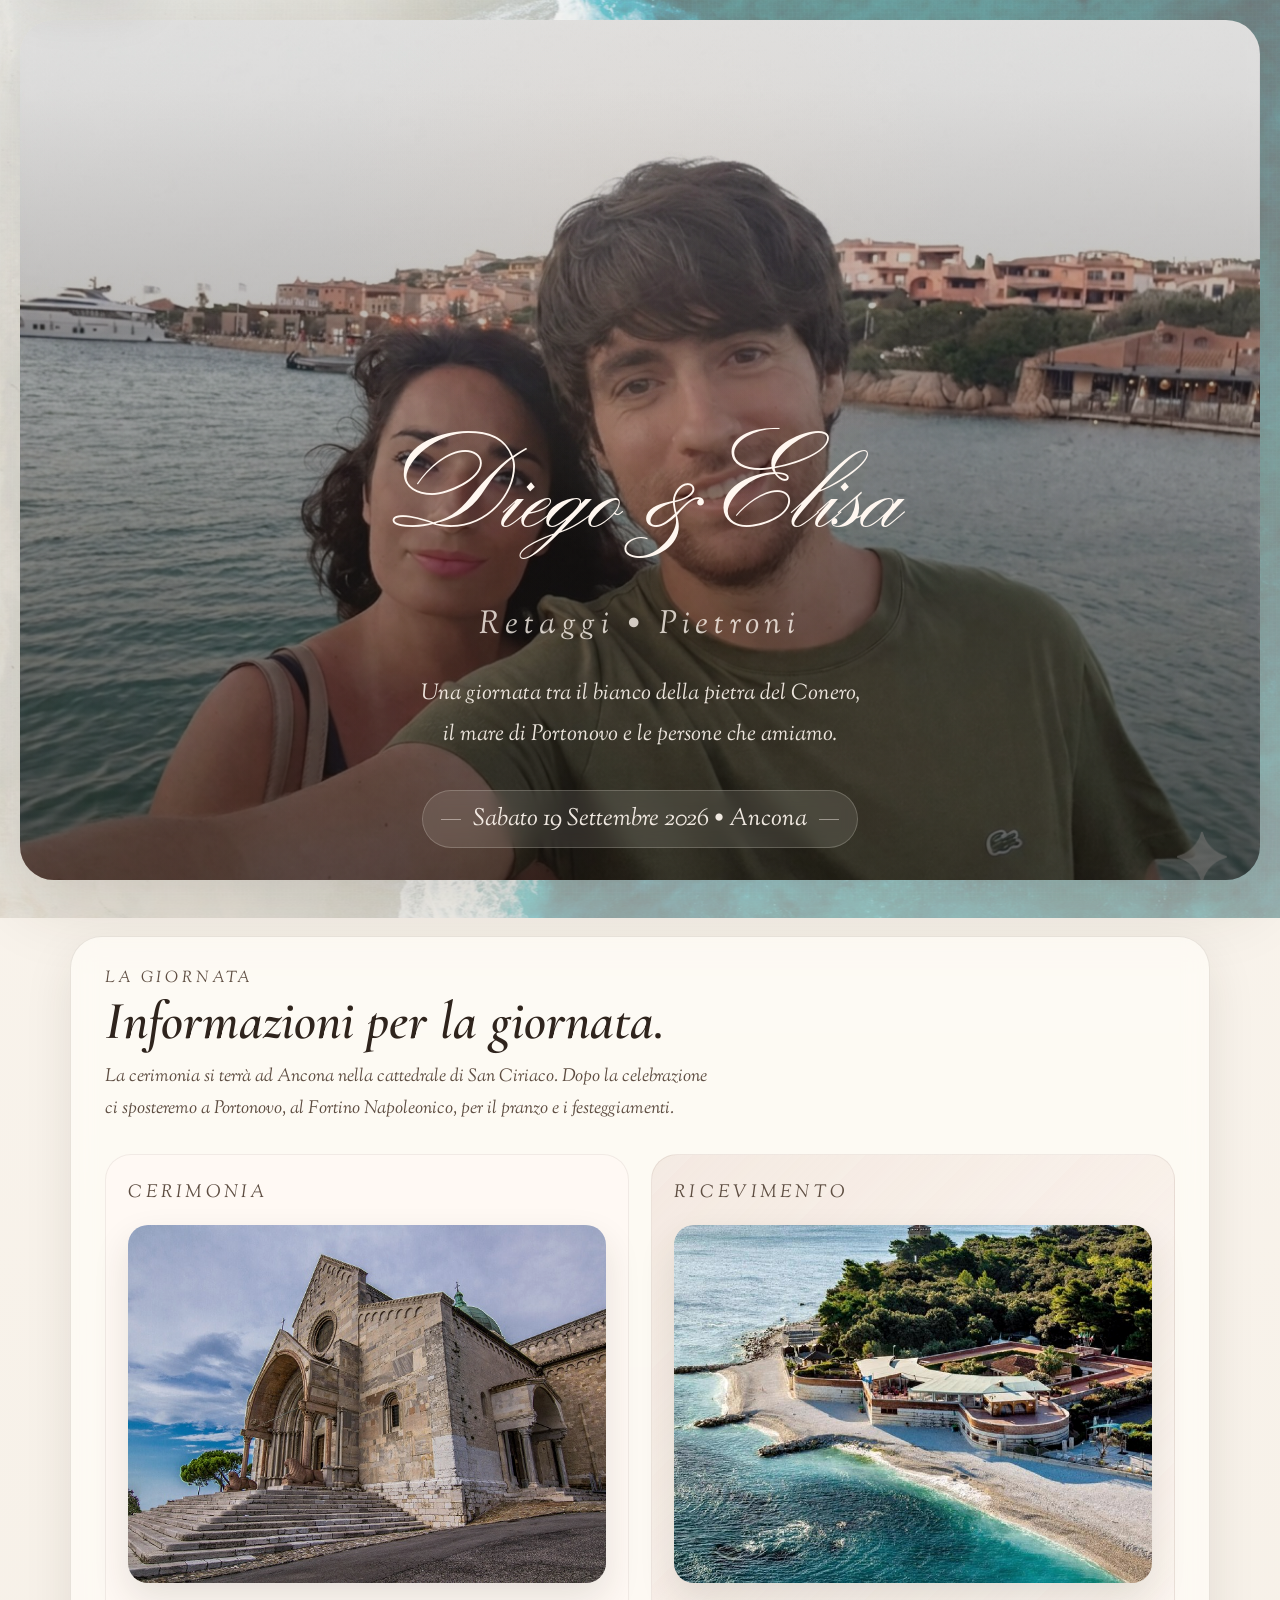
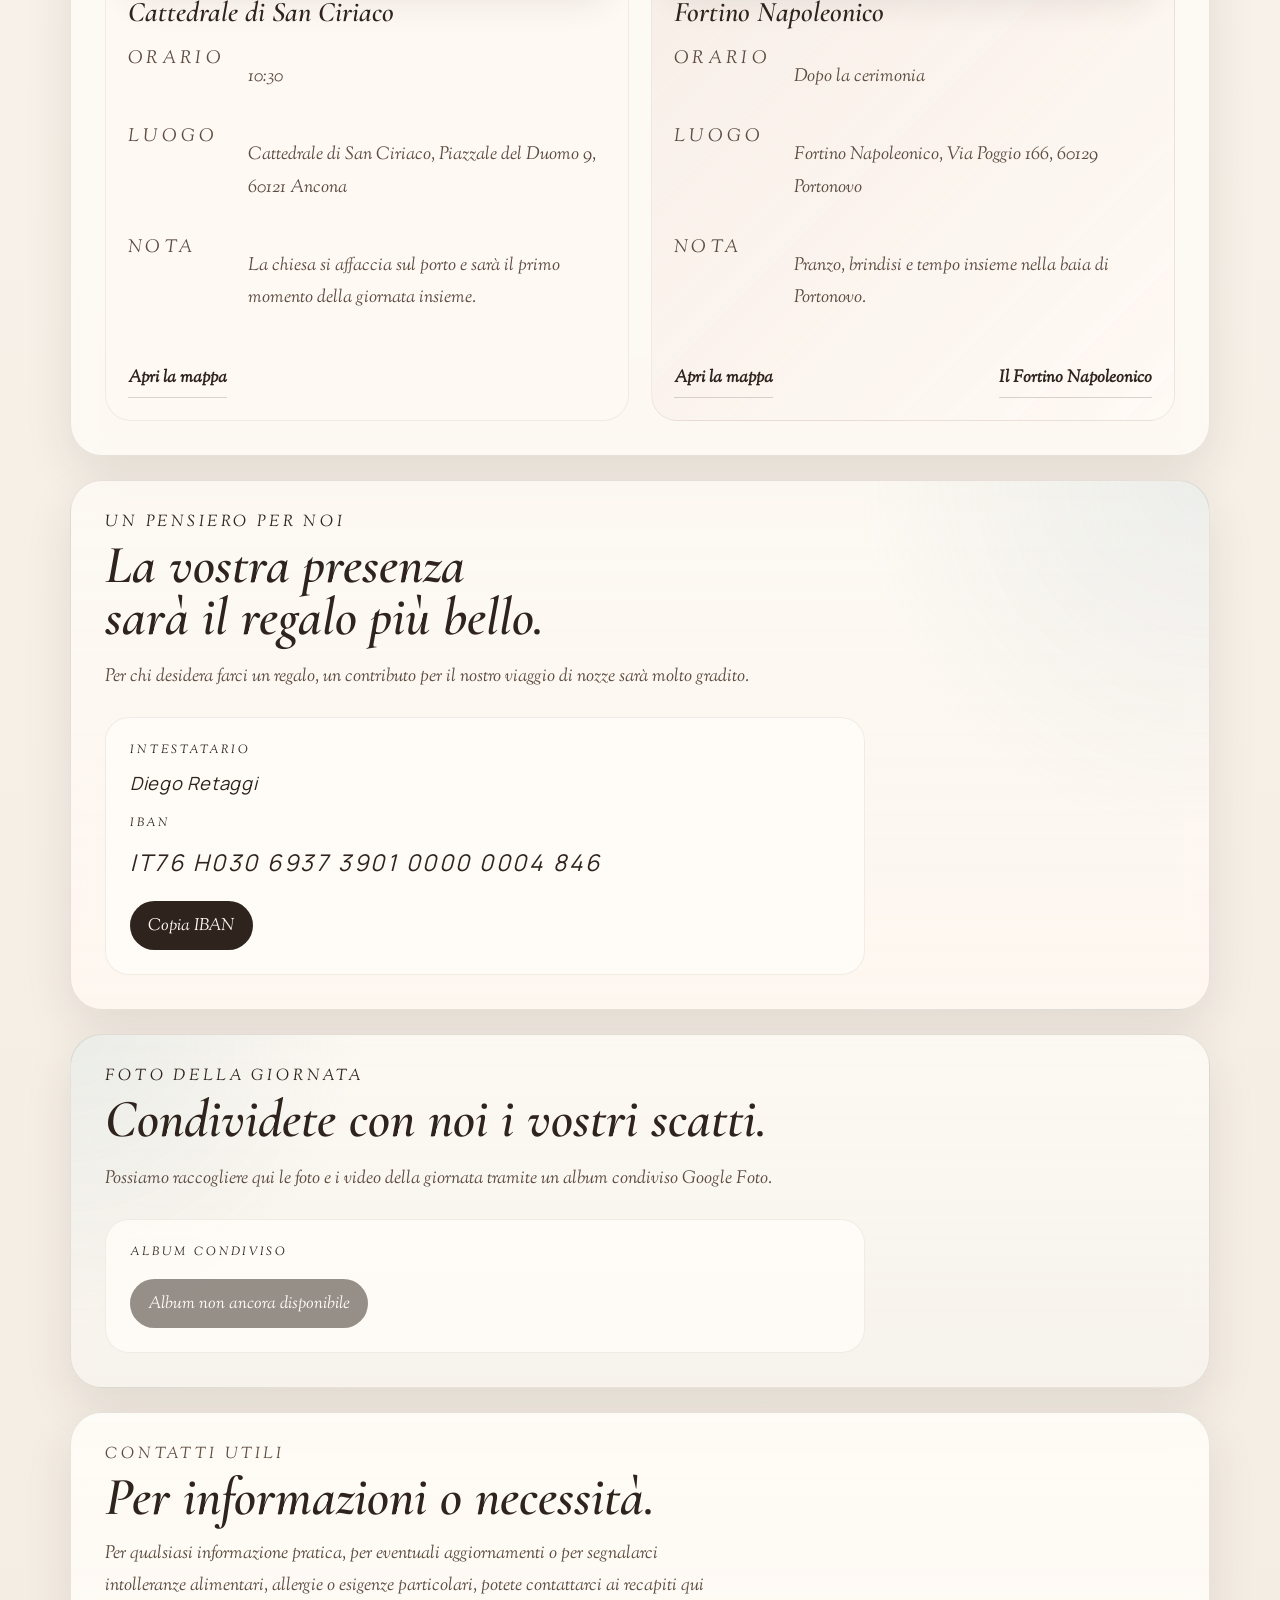
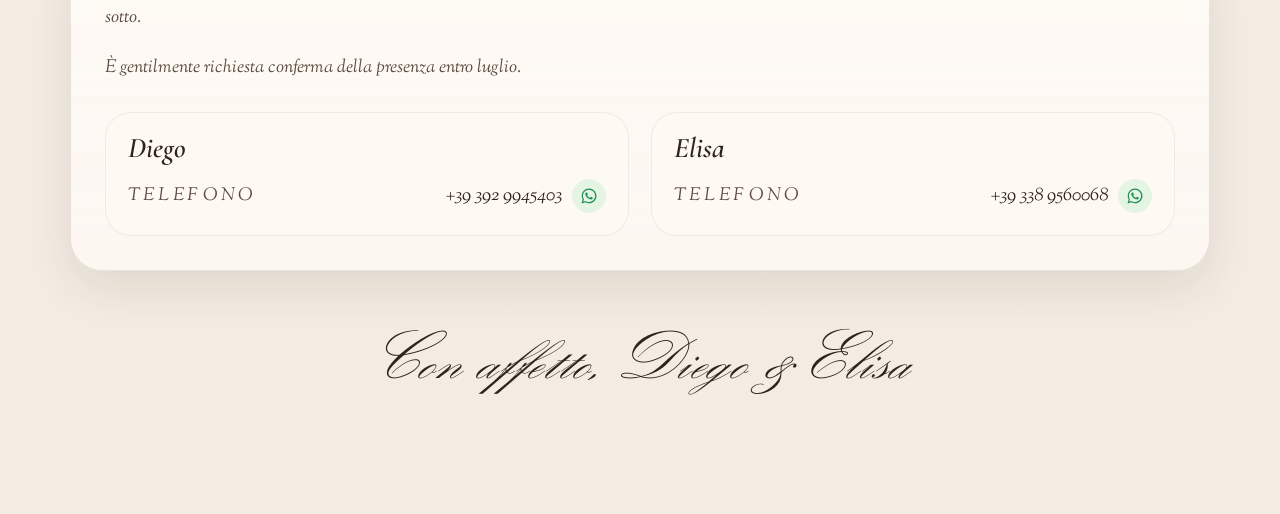
==== commit a949b2a6: "album disattivato" ====
--- a/index.html
+++ b/index.html
@@ -141,9 +141,12 @@
 
           <div class="iban-box">
             <p class="iban-box__label">Album condiviso</p>
-            <a class="copy-button copy-button--link" href="https://photos.app.goo.gl/6RqkFo5jzJNgiQ7H7" target="_blank"
+            <!-- <a class="copy-button copy-button--link" href="https://photos.app.goo.gl/6RqkFo5jzJNgiQ7H7" target="_blank"
               rel="noreferrer">
               Apri l'album
+            </a> -->
+            <a class="copy-button copy-button--link is-disabled" rel="noreferrer" aria-disabled="true" tabindex="-1">
+              Album non ancora disponibile
             </a>
           </div>
         </div>
@@ -154,7 +157,8 @@
           <p class="section-kicker">Contatti utili</p>
           <h2>Per informazioni o necessità.</h2>
           <p class="section-heading__lead">
-            Per qualsiasi informazione pratica, per eventuali aggiornamenti o per segnalarci intolleranze alimentari, allergie o esigenze particolari, potete contattarci ai recapiti qui sotto.
+            Per qualsiasi informazione pratica, per eventuali aggiornamenti o per segnalarci intolleranze alimentari,
+            allergie o esigenze particolari, potete contattarci ai recapiti qui sotto.
           </p>
           <p class="section-heading__lead">
             È gentilmente richiesta conferma della presenza entro luglio.
@@ -211,4 +215,4 @@
   <script src="script.js"></script>
 </body>
 
-</html>
+</html>
--- a/styles.css
+++ b/styles.css
@@ -830,3 +830,10 @@
     transition: none;
   }
 }
+
+
+.copy-button.is-disabled {
+  pointer-events: none;
+  opacity: 0.5;
+  cursor: not-allowed;
+}
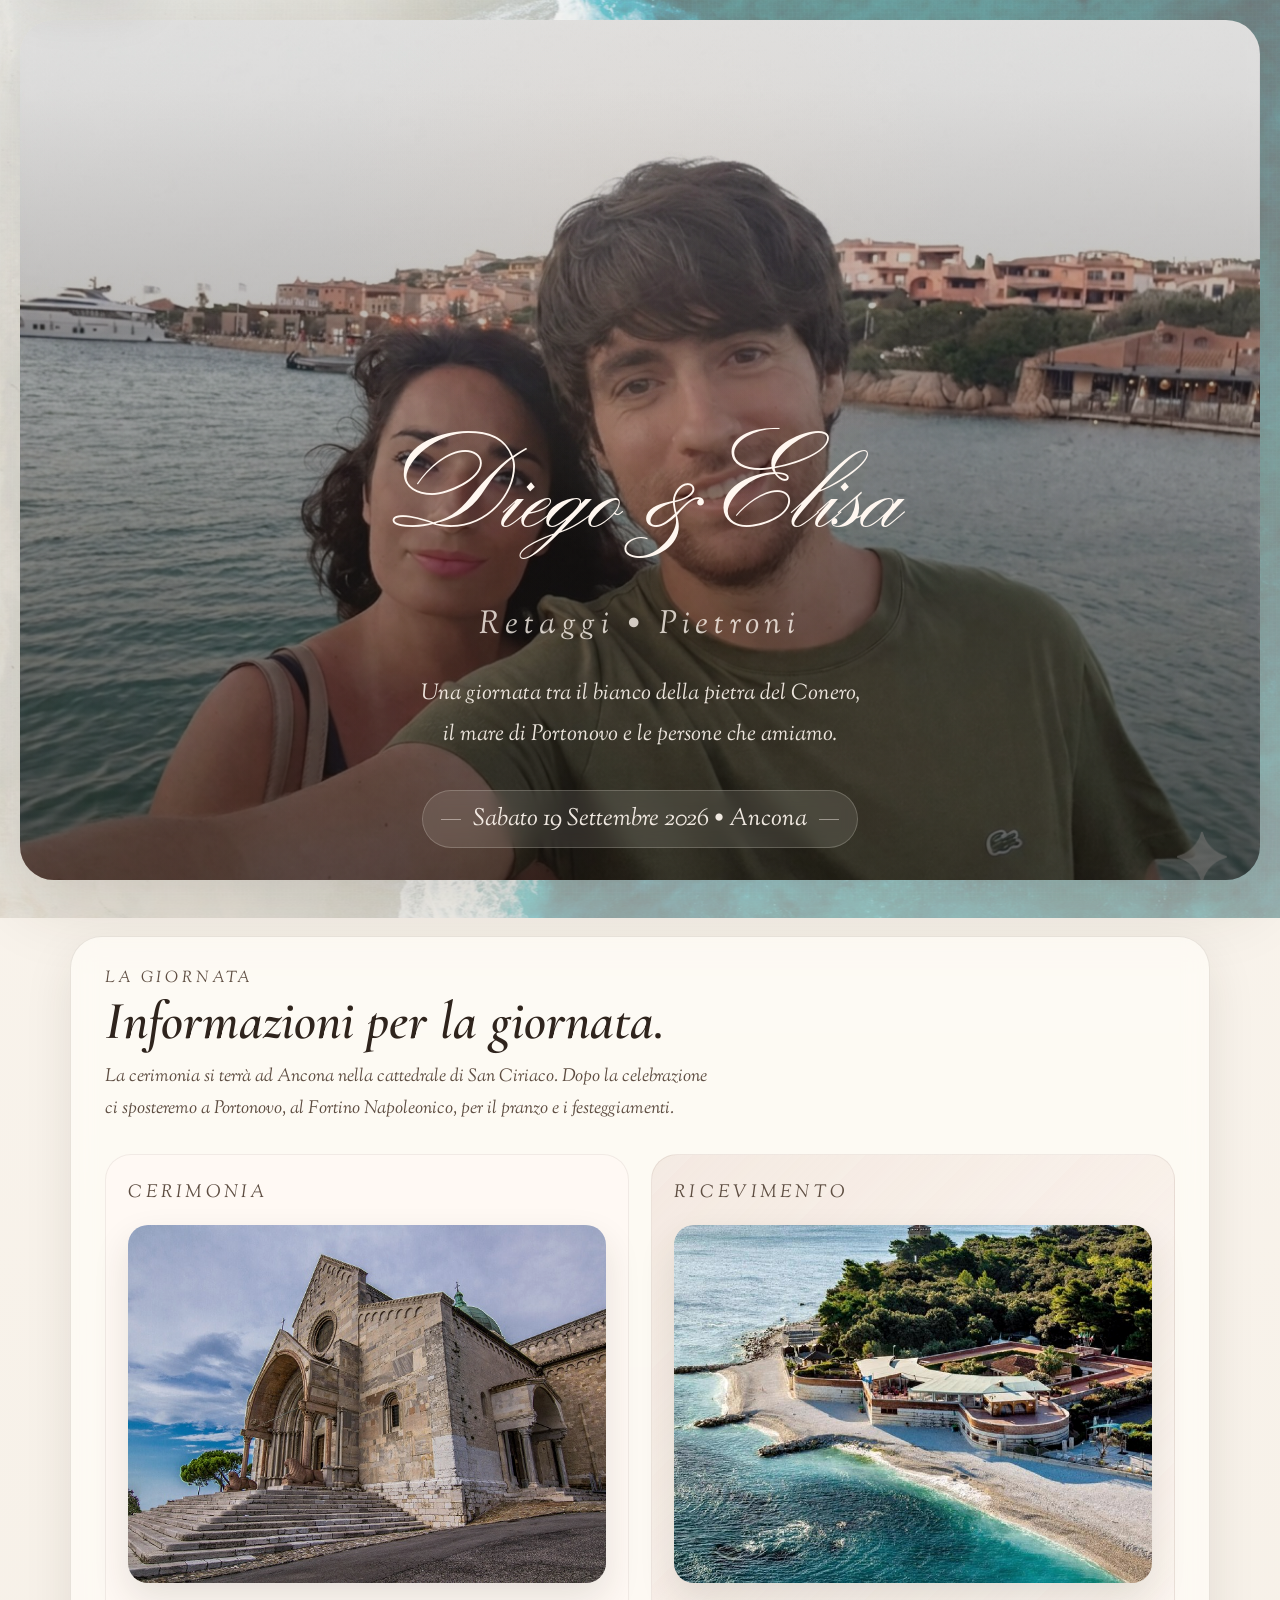
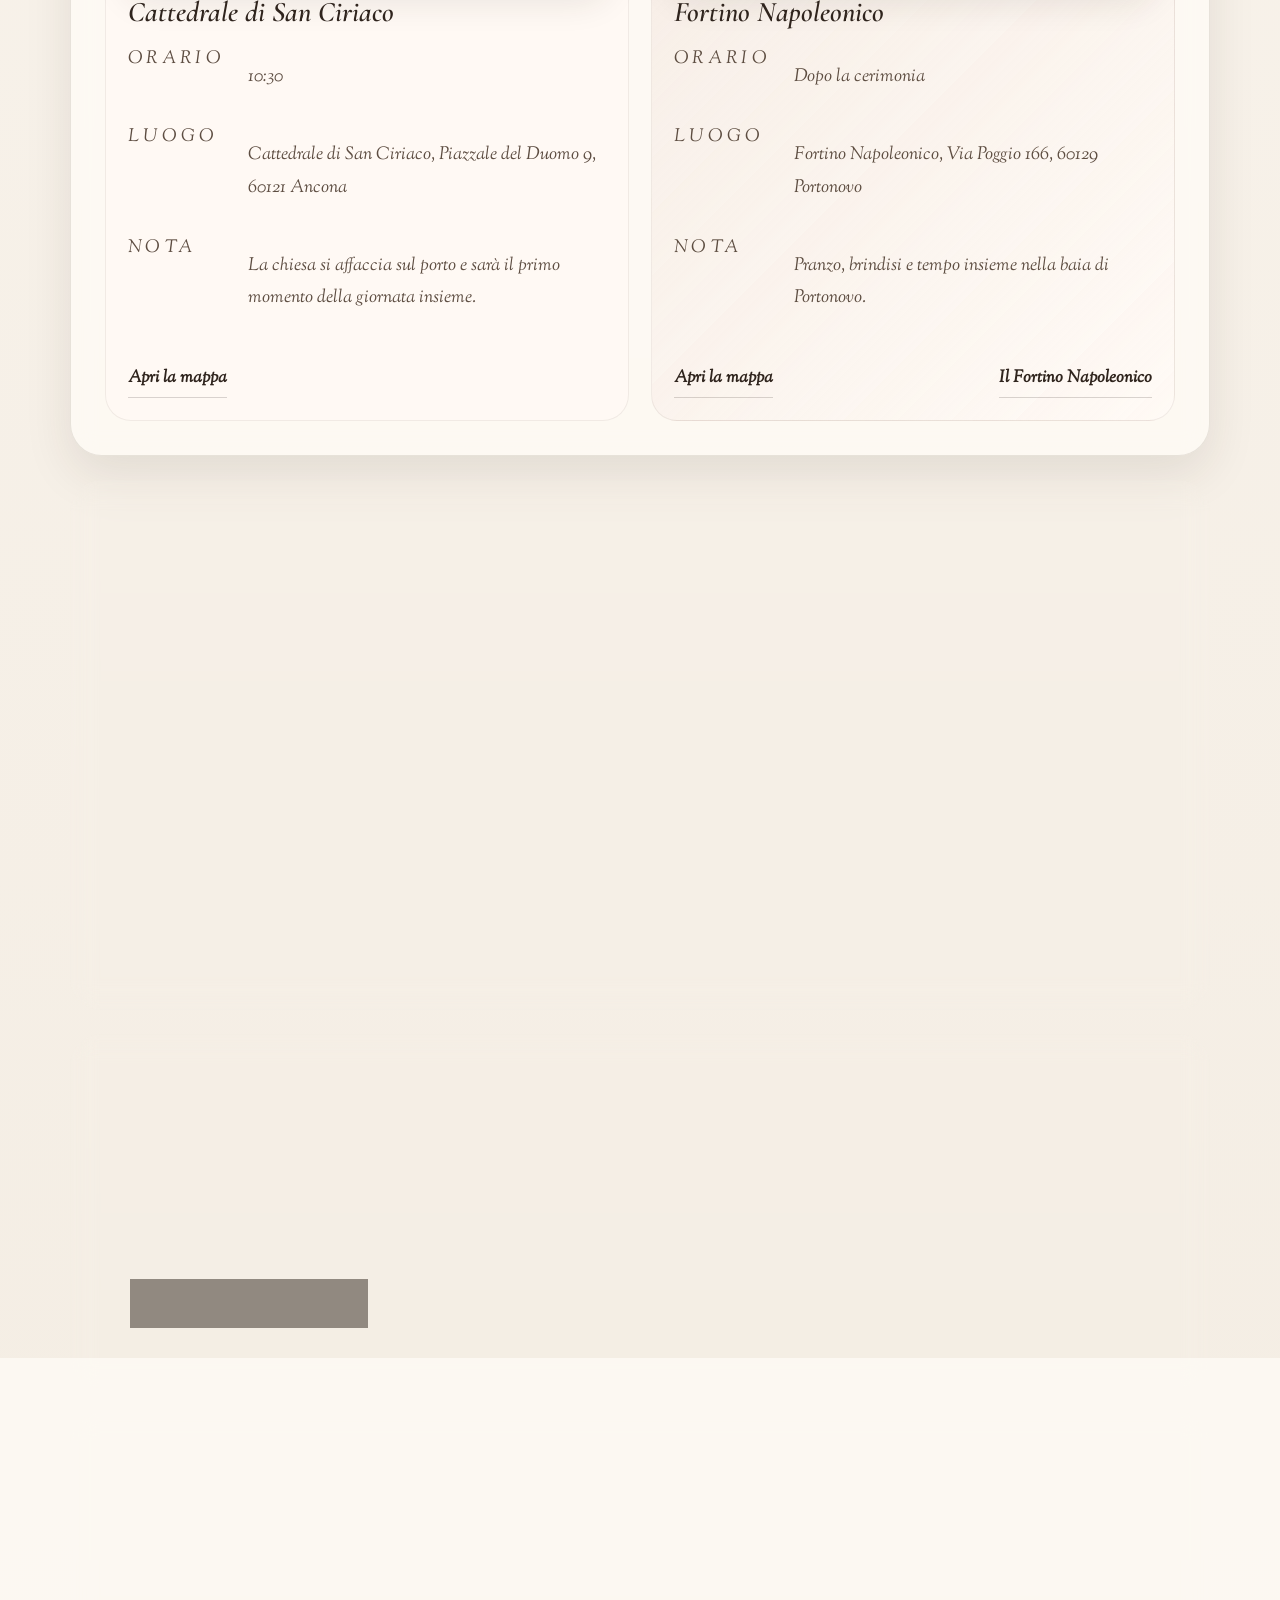
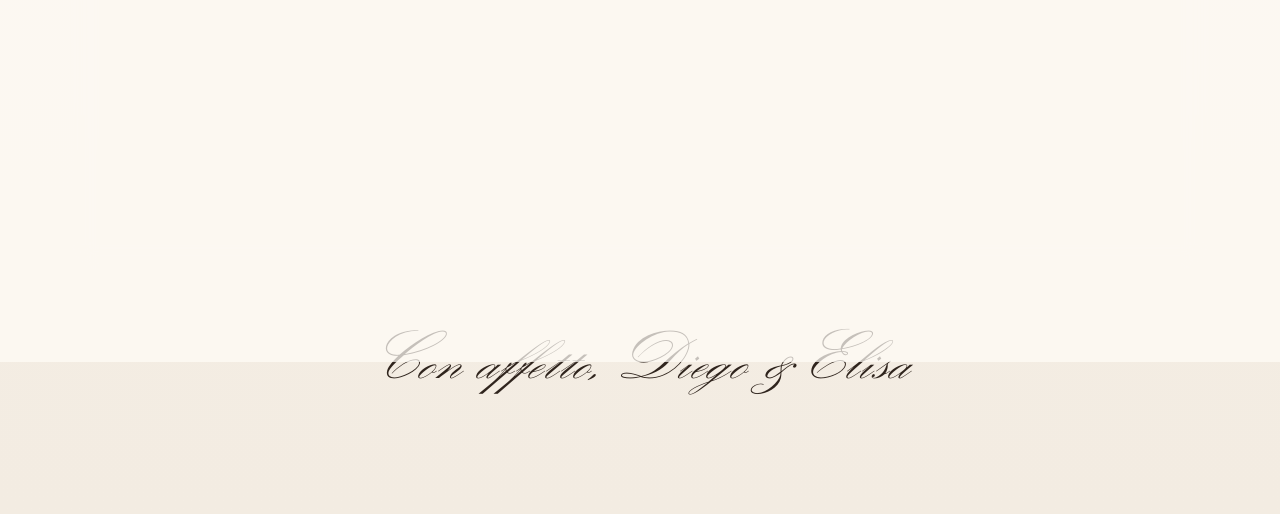
==== commit c6d649d8: "cloudflare analytics" ====
--- a/index.html
+++ b/index.html
@@ -17,6 +17,11 @@
   <link rel="preconnect" href="https://fonts.gstatic.com" crossorigin>
   <link href="https://fonts.googleapis.com/css2?family=Sorts+Mill+Goudy:ital@0;1&display=swap" rel="stylesheet">
   <link rel="stylesheet" href="styles.css">
+
+  <!-- Cloudflare Web Analytics -->
+  <script defer src='https://static.cloudflareinsights.com/beacon.min.js'
+    data-cf-beacon='{"token": "9e28122a9e2343fabdea8cd980fb42a8"}'></script>
+  <!-- End Cloudflare Web Analytics -->
 </head>
 
 <body>
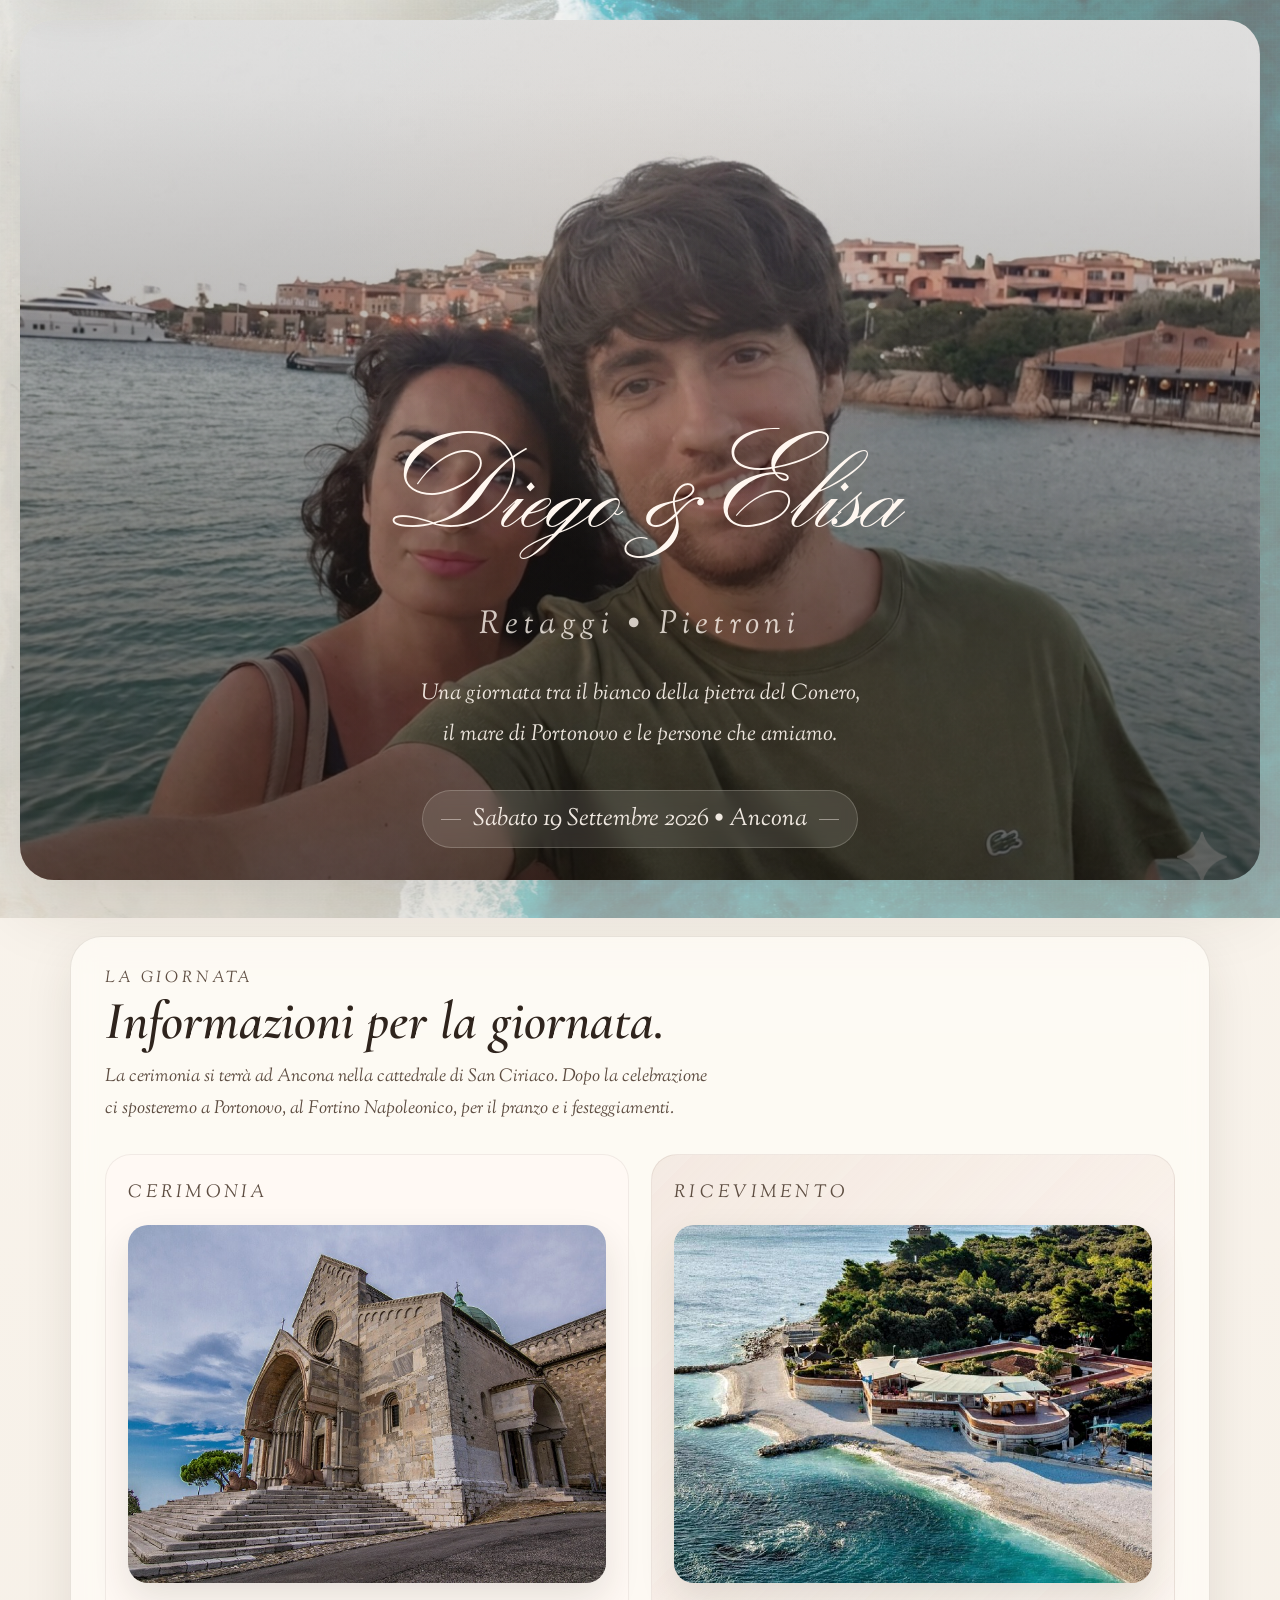
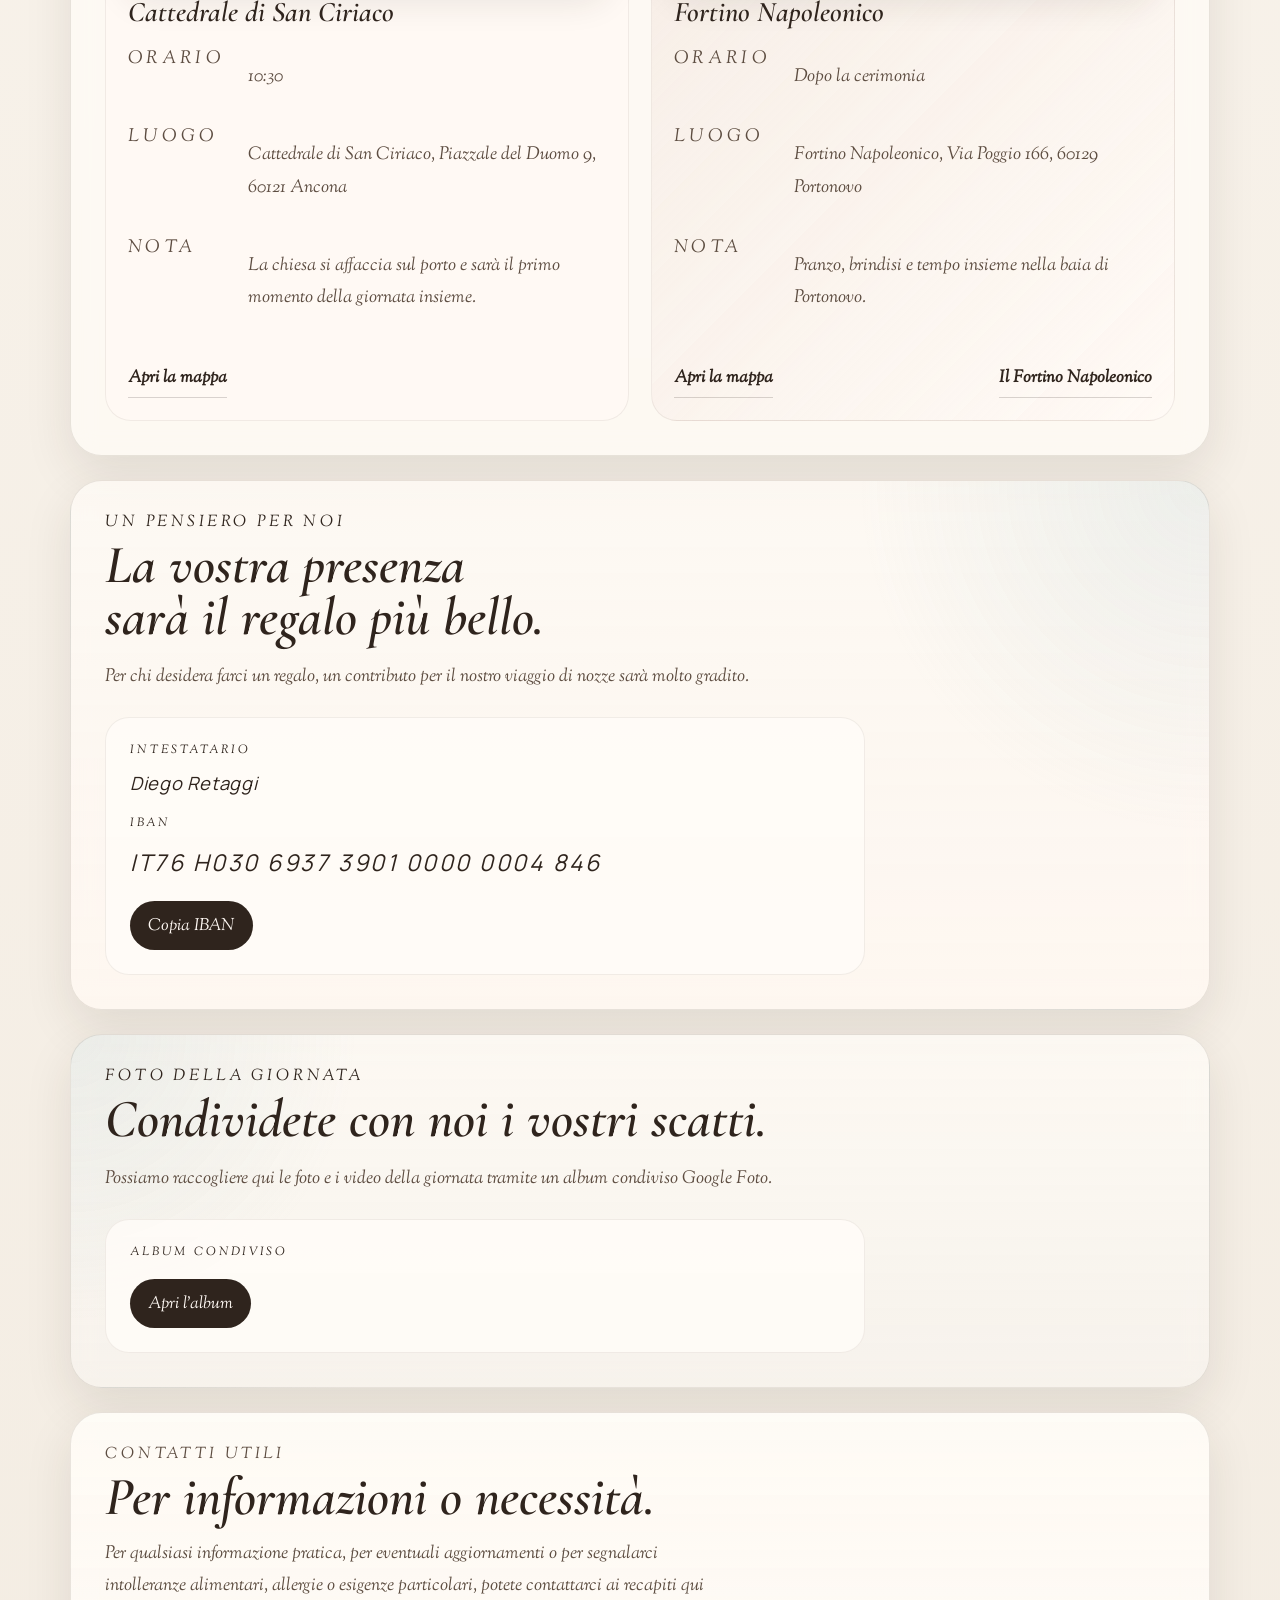
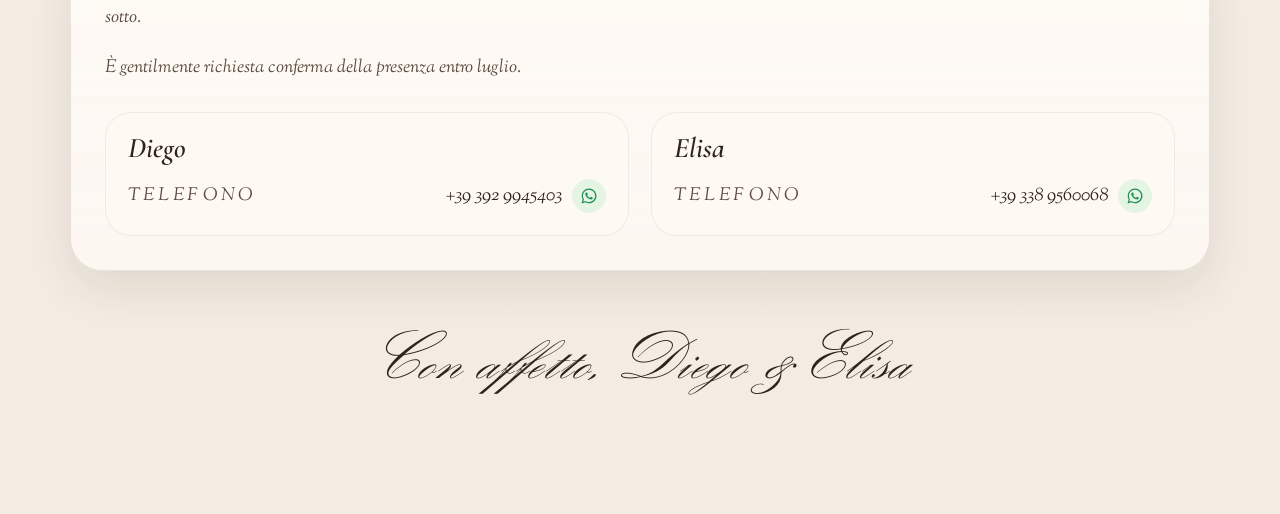
==== commit 59ee67c6: "album updated" ====
--- a/index.html
+++ b/index.html
@@ -146,13 +146,13 @@
 
           <div class="iban-box">
             <p class="iban-box__label">Album condiviso</p>
-            <!-- <a class="copy-button copy-button--link" href="https://photos.app.goo.gl/6RqkFo5jzJNgiQ7H7" target="_blank"
+            <a class="copy-button copy-button--link" href="https://photos.app.goo.gl/6RqkFo5jzJNgiQ7H7" target="_blank"
               rel="noreferrer">
               Apri l'album
+            </a>
+            <!-- <a class="copy-button copy-button--link is-disabled" rel="noreferrer" aria-disabled="true" tabindex="-1">
+              Album non ancora disponibile
             </a> -->
-            <a class="copy-button copy-button--link is-disabled" rel="noreferrer" aria-disabled="true" tabindex="-1">
-              Album non ancora disponibile
-            </a>
           </div>
         </div>
       </section>
